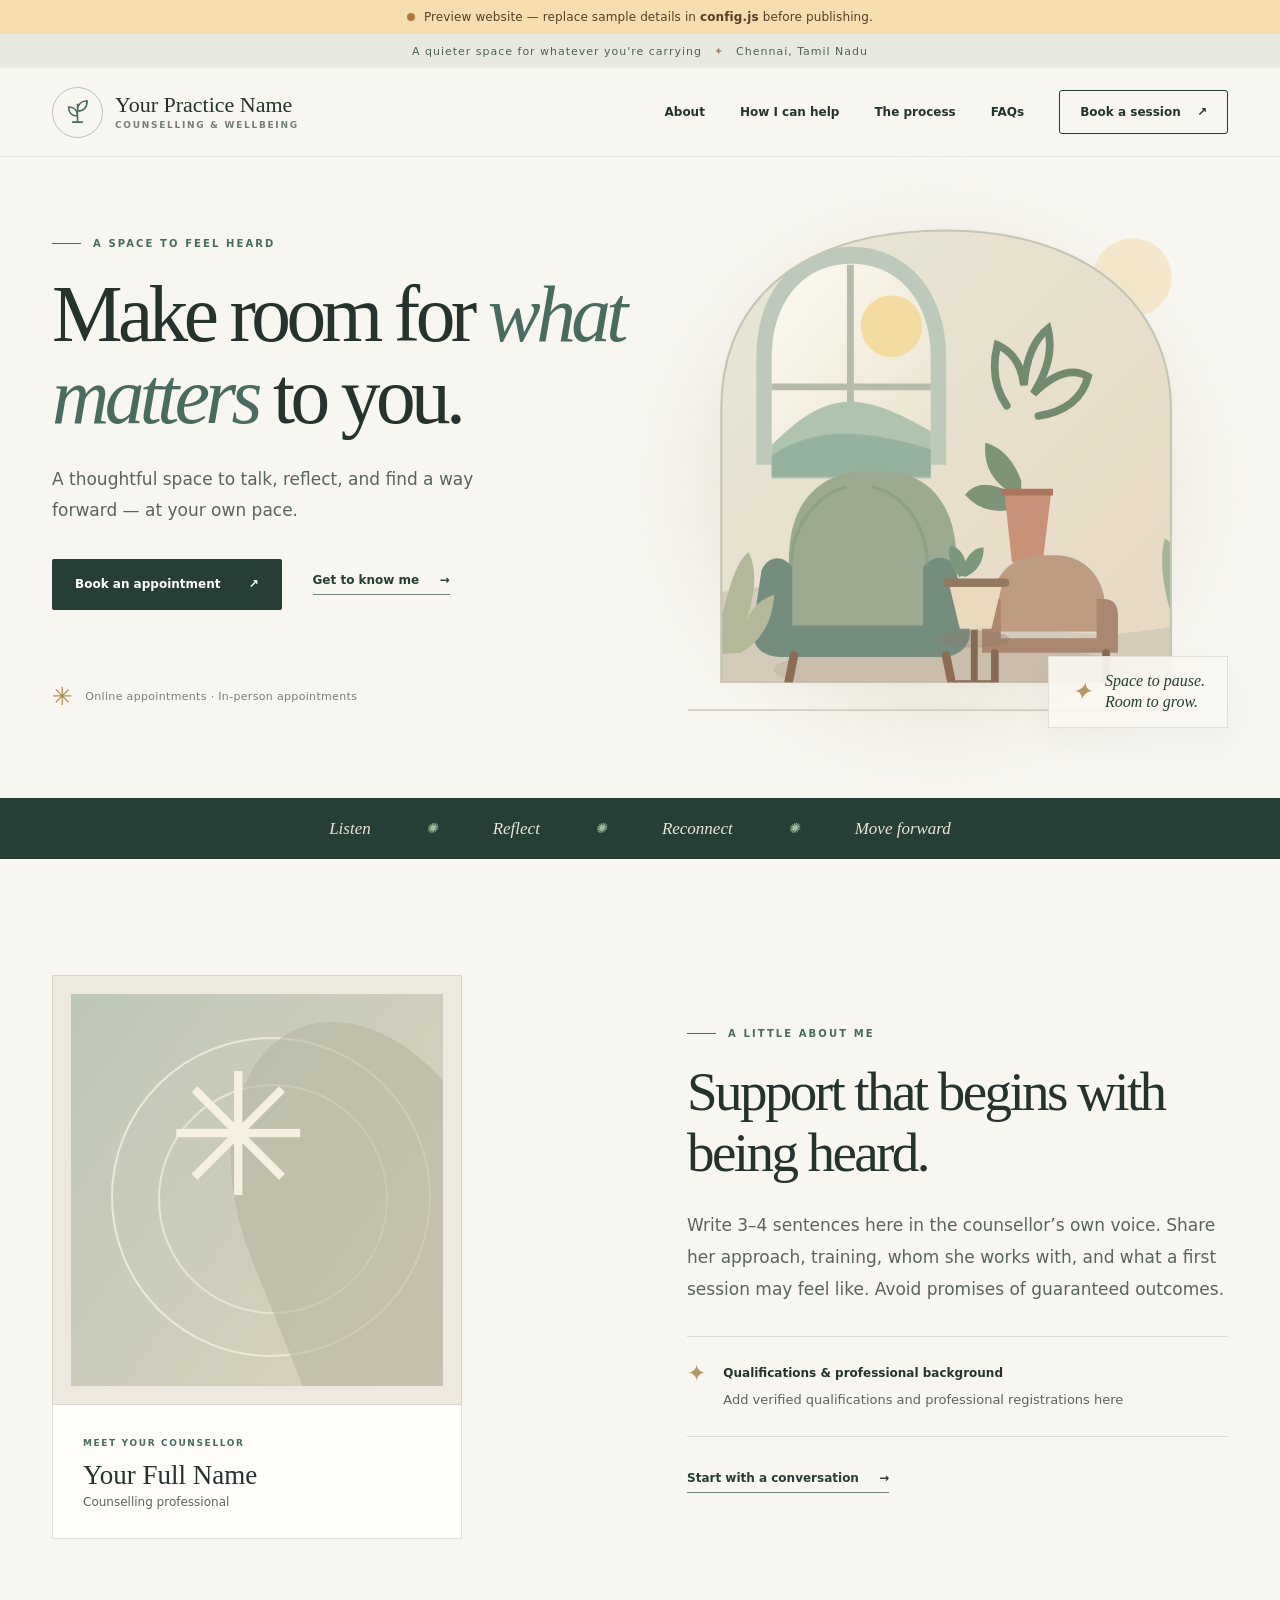
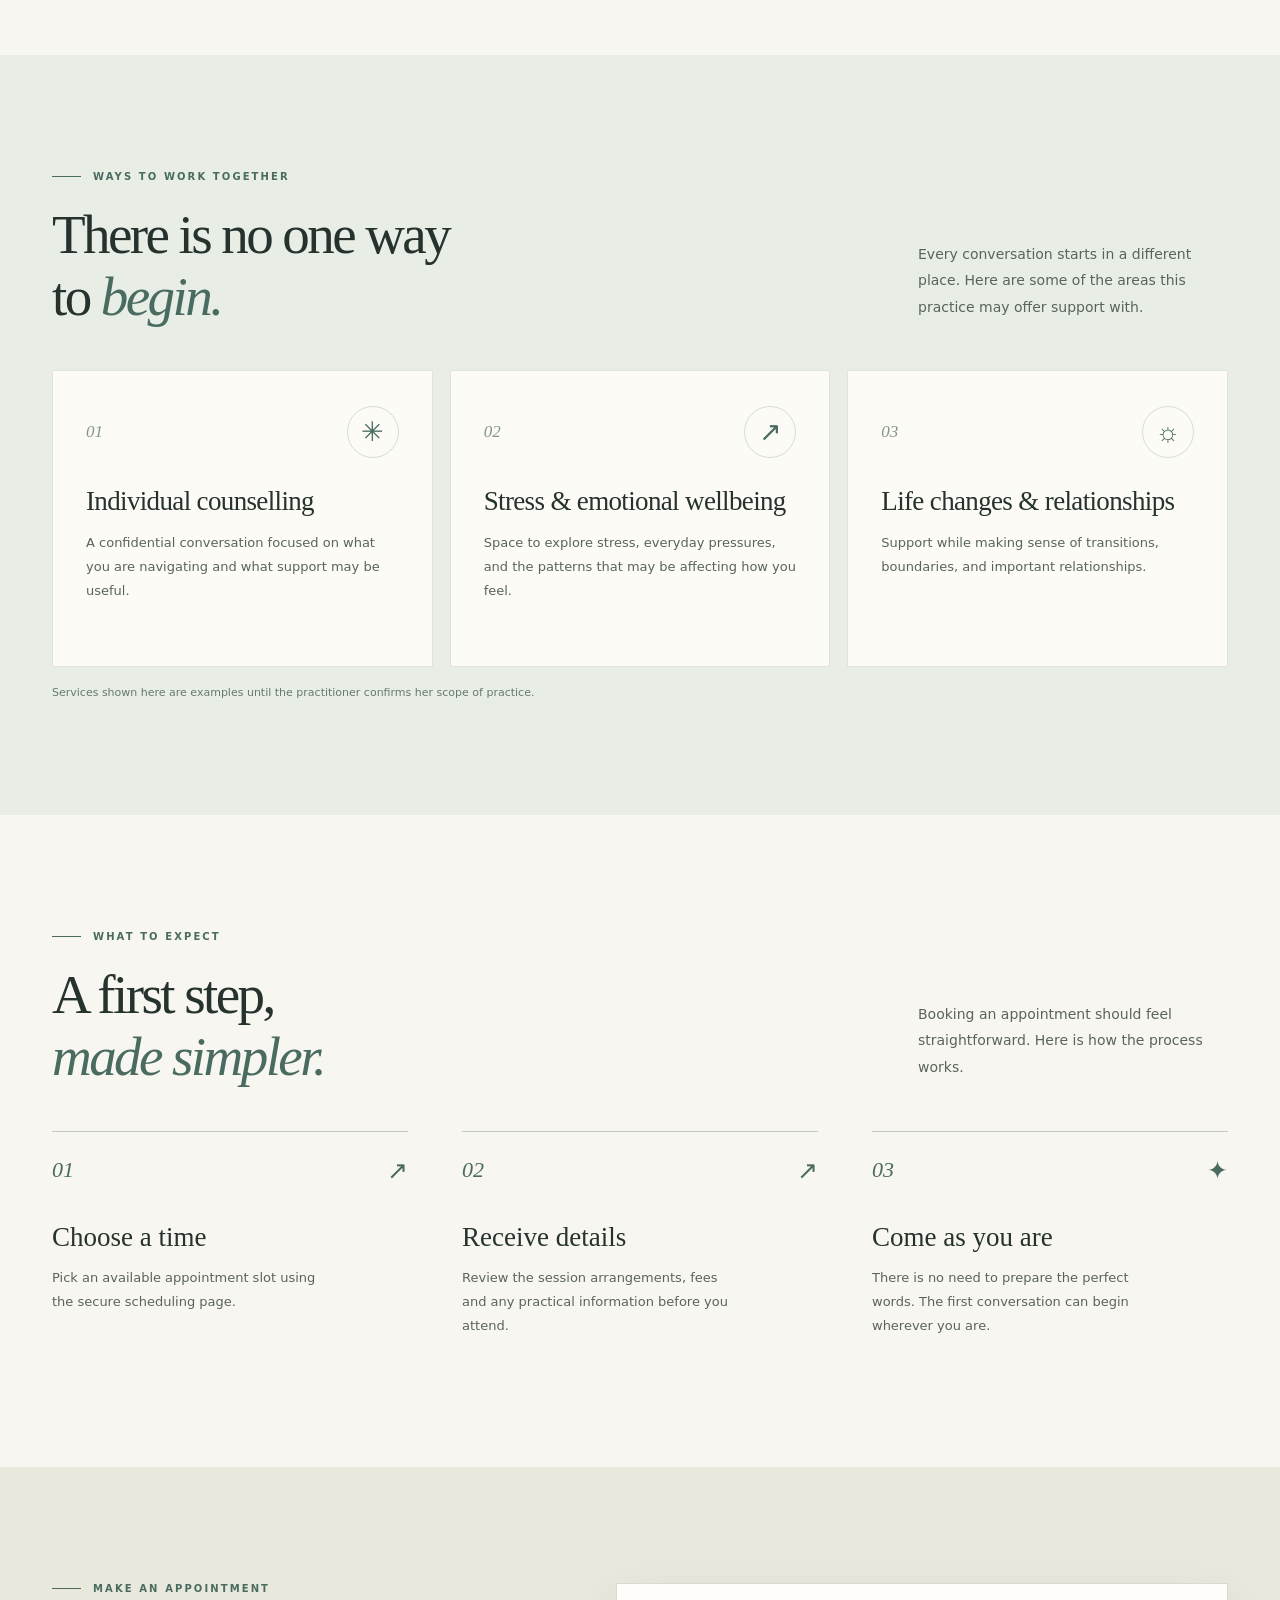
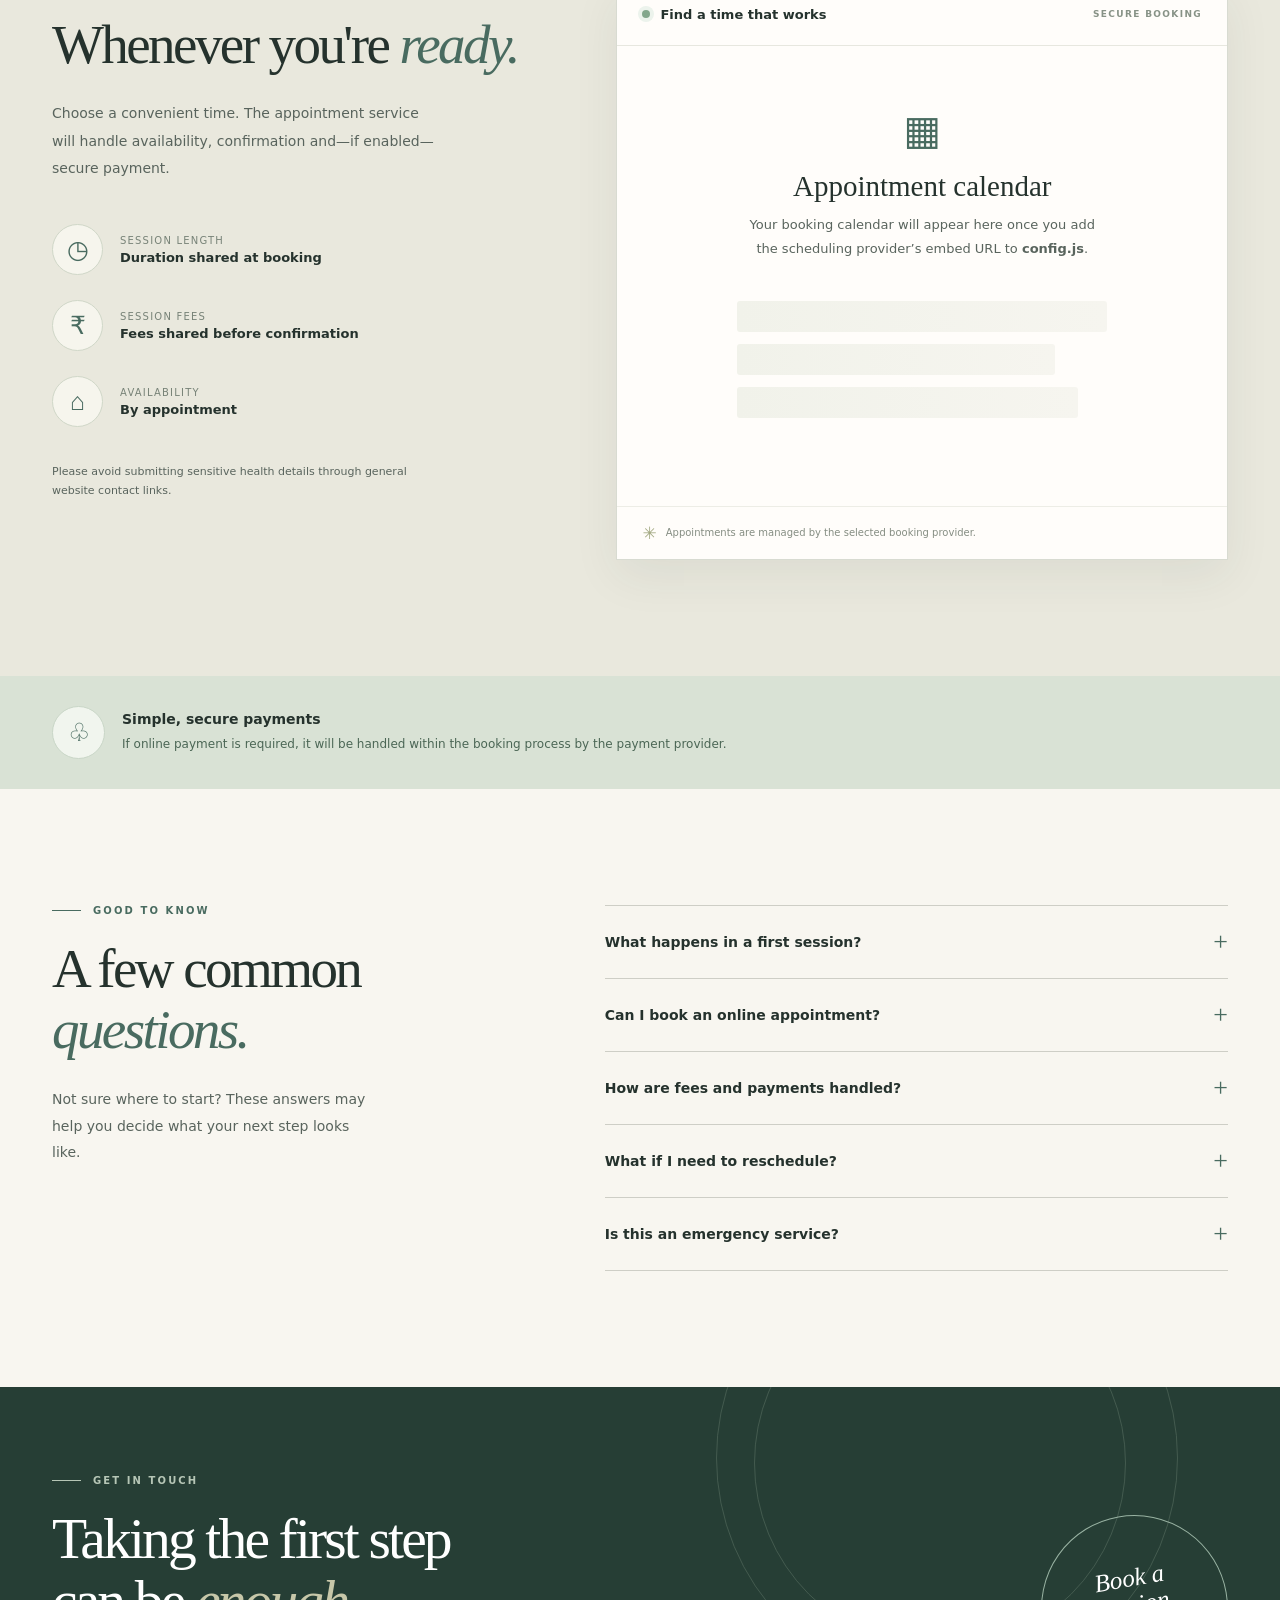
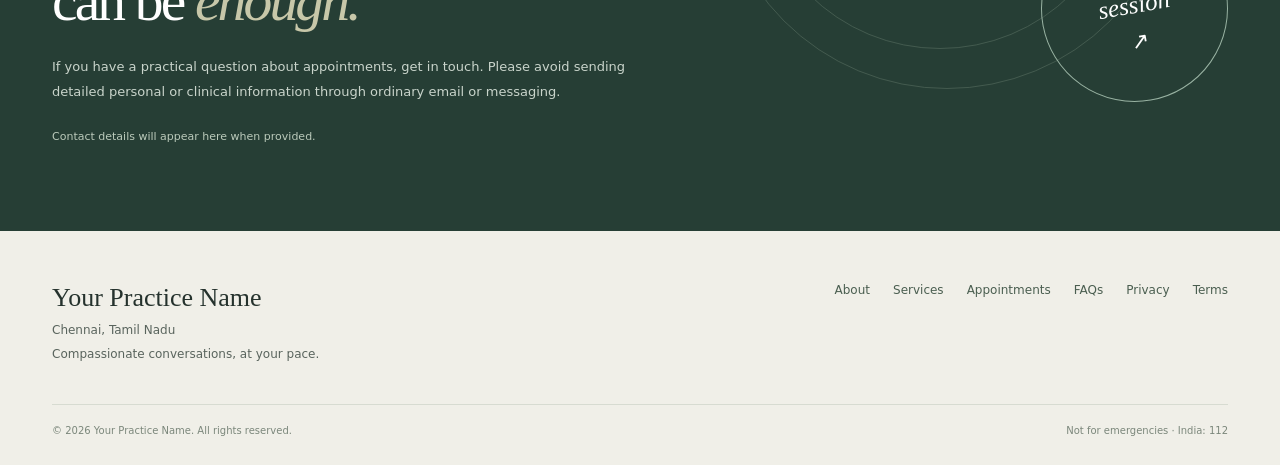
==== index.html @ 8f142ab6 "Add files via upload" ====
<!doctype html>
<html lang="en-IN">
<head>
  <meta charset="utf-8">
  <meta name="viewport" content="width=device-width, initial-scale=1">
  <meta name="theme-color" content="#f8f6f0">
  <meta name="description" content="A welcoming private counselling practice in Chennai. Learn about the practitioner, explore services and book an appointment.">
  <title>Counselling Practice | Chennai</title>
  <link rel="icon" type="image/svg+xml" href="favicon.svg">
  <link rel="stylesheet" href="styles.css">
  <script defer src="config.js"></script>
  <script defer src="site.js"></script>
</head>
<body>
  <a class="skip-link" href="#main">Skip to content</a>
  <div class="demo-banner" id="demo-banner" hidden>
    <span class="demo-dot"></span> Preview website — replace sample details in <strong>config.js</strong> before publishing.
  </div>
  <div class="top-note"><span class="top-note-inner">A quieter space for whatever you're carrying <span aria-hidden="true">✦</span> <span data-text="location">Chennai, Tamil Nadu</span></span></div>
  <header class="site-header" id="top">
    <div class="container nav-row">
      <a class="brand" href="#top" aria-label="Go to homepage">
        <span class="brand-mark" aria-hidden="true">
          <svg width="33" height="33" viewBox="0 0 48 48" fill="none"><path d="M24 38V12M24 29C14 29 11 22 11 16c9 0 13 6 13 13ZM24 22c0-10 6-15 14-15 0 10-5 15-14 15Z" stroke="currentColor" stroke-width="2.3" stroke-linejoin="round" stroke-linecap="round"/><path d="M17 38h14" stroke="currentColor" stroke-width="2.3" stroke-linecap="round"/></svg>
        </span>
        <span class="brand-type"><strong data-text="practiceName">Your Practice Name</strong><small>COUNSELLING & WELLBEING</small></span>
      </a>
      <button type="button" class="menu-toggle" id="menu-toggle" aria-expanded="false" aria-controls="nav-links" aria-label="Open navigation"><span></span><span></span><span></span></button>
      <nav class="nav-links" id="nav-links" aria-label="Main navigation">
        <a href="#about">About</a><a href="#support">How I can help</a><a href="#approach">The process</a><a href="#questions">FAQs</a>
        <a class="nav-book" href="#book">Book a session <span aria-hidden="true">↗</span></a>
      </nav>
    </div>
  </header>
  <main id="main">
    <section class="hero" aria-labelledby="hero-heading">
      <div class="container hero-grid">
        <div class="hero-copy">
          <div class="eyebrow"><span class="eyebrow-line"></span> A SPACE TO FEEL HEARD</div>
          <h1 id="hero-heading">Make room for <em>what matters</em> to you.</h1>
          <p class="hero-lede" data-text="shortIntro">A thoughtful space to talk, reflect, and find a way forward — at your own pace.</p>
          <div class="hero-cta"><a class="button button-primary" href="#book">Book an appointment <span aria-hidden="true">↗</span></a><a class="text-link" href="#about">Get to know me <span aria-hidden="true">→</span></a></div>
          <div class="hero-foot"><span class="tiny-star" aria-hidden="true">✳</span><span id="modes-text">Appointment options shared when booking</span></div>
        </div>
        <div class="hero-art" aria-label="Illustration of a peaceful sitting room with chairs and plants" role="img">
          <svg class="room-illustration" viewBox="0 0 660 690" xmlns="http://www.w3.org/2000/svg" aria-hidden="true">
            <defs><clipPath id="arch"><path d="M67 574V255C67 122 164 45 329 45s264 87 264 210v319H67Z"/></clipPath><linearGradient id="wall" x1="0" y1="0" x2="1" y2="1"><stop stop-color="#e7e7d8"/><stop offset="1" stop-color="#e8d8c2"/></linearGradient><linearGradient id="sunwash" x1="0" y1="0" x2="1" y2="1"><stop stop-color="#fdfaf1"/><stop offset="1" stop-color="#e9e3ce"/></linearGradient></defs>
            <circle cx="548" cy="100" r="46" fill="#f0d6a0" opacity=".45"/><path d="M67 574V255C67 122 164 45 329 45s264 87 264 210v319H67Z" fill="url(#wall)"/>
            <g clip-path="url(#arch)">
              <path d="M-10 485Q195 430 361 490T690 476v230H-10Z" fill="#d4cbbb"/>
              <path d="M108 319V194c0-83 50-130 111-130s111 47 111 130v125H108Z" fill="#b9c8b8" opacity=".9"/>
              <path d="M126 315V194c0-68 39-110 93-110s93 42 93 110v121H126Z" fill="url(#sunwash)"/>
              <path d="M218 85v230M126 228h186" stroke="#b6bca9" stroke-width="8"/>
              <circle cx="266" cy="157" r="36" fill="#f4dba1"/>
              <path d="M126 296c63-63 101-66 186-16v55H126Z" fill="#afc3ae"/><path d="M126 308c54-37 118-28 186-7v32H126Z" fill="#96b29f"/>
              <path d="M401 250q-21-30-11-71q27 12 31 47q4-47 28-66q9 35-17 76q37-36 64-20q-10 38-58 46" fill="none" stroke="#718a70" stroke-width="9" stroke-linecap="round"/>
              <path d="M418 338q-13-36-42-45q-4 37 27 57q-34-17-51 4q25 28 65 15" fill="#7d9478"/>
              <path d="M398 350h55l-10 83h-36Z" fill="#c79277"/><path d="M395 351h60" stroke="#aa765d" stroke-width="8"/>
              <ellipse cx="335" cy="559" rx="207" ry="29" fill="#bba994" opacity=".40"/>
              <path d="M146 431c0-67 34-105 96-105h10c58 0 90 40 90 105v79H146Z" fill="#9caa91"/>
              <path d="M150 439c-12-17-30-12-36 4l-10 66c-3 20 10 35 32 35h188c25 0 39-17 32-40l-15-63c-6-16-26-18-38-2v68H150Z" fill="#758d7d"/>
              <path d="M149 437c0-42 25-81 64-92m95 92c0-44-25-83-65-92" fill="none" stroke="#899b86" stroke-width="4" opacity=".65"/>
              <path d="M152 542l-9 45m187-45 9 45" stroke="#8c6c53" stroke-width="10" stroke-linecap="round"/>
              <path d="M382 488c0-38 25-63 58-63h18c33 0 58 25 58 63v26H382Z" fill="#bd9c81"/><path d="M372 495q0-19 17-19h5v46h112v-46h8q17 0 17 19v44H372Z" fill="#aa876f"/><path d="M387 539v42m130-42v42" stroke="#876954" stroke-width="9" stroke-linecap="round"/>
              <ellipse cx="362" cy="523" rx="42" ry="10" fill="#8c7b6d" opacity=".35"/><path d="M334 461h61l-12 50h-37Z" fill="#ead8bf"/><path d="M331 457h68" stroke="#927960" stroke-width="10" stroke-linecap="round"/><path d="M363 512v61" stroke="#856a56" stroke-width="8"/><path d="M343 575h40" stroke="#856a56" stroke-width="8" stroke-linecap="round"/>
              <path d="M346 451q-17-20-11-38q18 6 19 29m-8 7q10-34 28-33q0 24-21 34" fill="#7c987c"/>
              <path d="M55 541c16-47 22-103 44-120q16 32-7 92q10-34 37-42q-3 47-39 68" fill="#b3b998"/>
              <path d="M600 516q-25-73-14-111q28 20 31 72q0-50 30-70q9 52-33 106" fill="#a6b49a"/>
              <path d="M57 575h544" stroke="#b6a897" stroke-width="4" opacity=".6"/>
            </g>
            <path d="M67 574V255C67 122 164 45 329 45s264 87 264 210v319" fill="none" stroke="#c5c6b1" stroke-width="2.5"/>
            <path d="M28 606h594" stroke="#d2cdbd" stroke-width="2"/>
          </svg>
          <div class="art-label"><span class="art-label-icon">✦</span><span>Space to pause.<br>Room to grow.</span></div>
        </div>
      </div>
    </section>
    <div class="micro-strip"><div class="container micro-inner"><span>Listen</span><span class="divider-dot">✺</span><span>Reflect</span><span class="divider-dot">✺</span><span>Reconnect</span><span class="divider-dot">✺</span><span>Move forward</span></div></div>

    <section id="about" class="section about-section" aria-labelledby="about-heading">
      <div class="container about-grid">
        <div class="about-card">
          <div class="portrait-frame"><div class="portrait-illustration" aria-hidden="true"><span class="portrait-orbit orbit-a"></span><span class="portrait-orbit orbit-b"></span><span class="portrait-leaf">✳</span></div></div>
          <div class="portrait-caption"><span class="small-kicker">MEET YOUR COUNSELLOR</span><h3 data-text="practitionerName">Your Full Name</h3><p data-text="professionalTitle">Counselling professional</p></div>
        </div>
        <div class="about-copy"><div class="eyebrow"><span class="eyebrow-line"></span> A LITTLE ABOUT ME</div><h2 class="section-title" id="about-heading" data-text="aboutHeading">Support that begins with being heard.</h2><p class="large-copy" data-text="aboutText">Share the counsellor’s approach, qualifications and what the first session may feel like.</p><div class="qualification"><span aria-hidden="true">✦</span><div><strong>Qualifications & professional background</strong><p data-text="credentials">Add verified qualifications and professional registrations here.</p></div></div><a class="text-link" href="#book">Start with a conversation <span aria-hidden="true">→</span></a></div>
      </div>
    </section>

    <section id="support" class="section support-section" aria-labelledby="support-heading">
      <div class="container"><div class="section-heading"><div><div class="eyebrow"><span class="eyebrow-line"></span> WAYS TO WORK TOGETHER</div><h2 class="section-title" id="support-heading">There is no one way<br>to <em>begin.</em></h2></div><p>Every conversation starts in a different place. Here are some of the areas this practice may offer support with.</p></div><div id="service-grid" class="service-grid"></div><p class="soft-disclaimer">Services shown here are examples until the practitioner confirms her scope of practice.</p></div>
    </section>

    <section id="approach" class="section process-section" aria-labelledby="process-heading">
      <div class="container"><div class="process-top"><div><div class="eyebrow"><span class="eyebrow-line"></span> WHAT TO EXPECT</div><h2 class="section-title" id="process-heading">A first step,<br><em>made simpler.</em></h2></div><p>Booking an appointment should feel straightforward. Here is how the process works.</p></div><div class="steps-grid"><div class="step"><div class="step-icon" aria-hidden="true">01 <span>↗</span></div><h3>Choose a time</h3><p>Pick an available appointment slot using the secure scheduling page.</p></div><div class="step"><div class="step-icon" aria-hidden="true">02 <span>↗</span></div><h3>Receive details</h3><p>Review the session arrangements, fees and any practical information before you attend.</p></div><div class="step"><div class="step-icon" aria-hidden="true">03 <span>✦</span></div><h3>Come as you are</h3><p>There is no need to prepare the perfect words. The first conversation can begin wherever you are.</p></div></div></div>
    </section>

    <section id="book" class="section booking-section" aria-labelledby="booking-heading">
      <div class="container booking-layout"><div class="booking-aside"><div class="eyebrow"><span class="eyebrow-line"></span> MAKE AN APPOINTMENT</div><h2 class="section-title" id="booking-heading">Whenever you're <em>ready.</em></h2><p>Choose a convenient time. The appointment service will handle availability, confirmation and—if enabled—secure payment.</p><div class="booking-facts"><div><span class="fact-icon" aria-hidden="true">◷</span><span><small>Session length</small><strong data-text="sessionDuration">Shared at booking</strong></span></div><div><span class="fact-icon" aria-hidden="true">₹</span><span><small>Session fees</small><strong data-text="sessionFee">Fees shared before confirmation</strong></span></div><div><span class="fact-icon" aria-hidden="true">⌂</span><span><small>Availability</small><strong data-text="hours">By appointment</strong></span></div></div><p class="booking-small">Please avoid submitting sensitive health details through general website contact links.</p></div>
      <div class="booking-panel" id="booking-panel"><div class="booking-panel-head"><div><span class="live-circle"></span><strong>Find a time that works</strong></div><span class="booking-panel-caption">SECURE BOOKING</span></div><div class="booking-widget-content">
        <div class="booking-empty" id="booking-empty"><div class="empty-icon" aria-hidden="true">▦</div><h3>Appointment calendar</h3><p>Your booking calendar will appear here once you add the scheduling provider’s embed URL to <strong>config.js</strong>.</p><a class="button button-primary booking-fallback" id="booking-fallback" href="#" target="_blank" rel="noopener noreferrer" hidden>Open booking page ↗</a><div class="demo-widget-lines" aria-hidden="true"><span></span><span></span><span></span></div></div>
        <div id="booking-iframe-holder" hidden></div>
        <div id="provider-booking-snippet" hidden>
          <!-- OFFICIAL SCHEDULER SNIPPET GOES HERE, if booking.mode = "snippet".
               In Zoho Bookings: Booking page > Embed as Widget > Inline Embed > Copy Code.
               Paste the full vendor snippet between these comments.
               Never paste passwords, private tokens or sensitive client data. -->
        </div>
      </div><div class="booking-panel-foot"><span>✳</span><span>Appointments are managed by the selected booking provider.</span></div></div></div>
    </section>

    <section id="payment" class="payment-section"><div class="container payment-row"><div class="payment-copy"><span class="payment-lock" aria-hidden="true">♧</span><div><strong id="payment-title">Simple, secure payments</strong><p id="payment-description">If online payment is required, it will be handled within the booking process by the payment provider.</p></div></div><div id="payment-actions"><a class="button button-outline" id="payment-link" href="#" target="_blank" rel="noopener noreferrer" hidden>Pay for a confirmed session ↗</a><div id="provider-payment-snippet" hidden>
      <!-- OPTIONAL OFFICIAL RAZORPAY PAYMENT BUTTON SNIPPET GOES HERE.
           Activate only if payments.mode = "button" in config.js.
           Paste official dashboard-provided embed HTML here.
           Do not enter API secret keys in this public website. -->
    </div></div></div></section>

    <section id="questions" class="section faq-section" aria-labelledby="faq-heading"><div class="container faq-grid"><div><div class="eyebrow"><span class="eyebrow-line"></span> GOOD TO KNOW</div><h2 class="section-title" id="faq-heading">A few common <em>questions.</em></h2><p>Not sure where to start? These answers may help you decide what your next step looks like.</p></div><div class="faq-list"><details><summary>What happens in a first session? <span aria-hidden="true">+</span></summary><p>The first session is generally an opportunity to discuss what has brought you here, ask questions and understand whether the approach feels right for you. Exact arrangements will be explained by the practitioner.</p></details><details><summary>Can I book an online appointment? <span aria-hidden="true">+</span></summary><p id="faq-modes">Appointment formats are listed in the booking information. Please confirm availability before booking.</p></details><details><summary>How are fees and payments handled? <span aria-hidden="true">+</span></summary><p id="faq-payment">Fees will be shown or confirmed before an appointment is finalised. If payments are enabled in the booking tool, the checkout is handled by that provider.</p></details><details><summary>What if I need to reschedule? <span aria-hidden="true">+</span></summary><p data-text="cancellationNote">Cancellation and rescheduling terms will be shared before your appointment is confirmed.</p></details><details><summary>Is this an emergency service? <span aria-hidden="true">+</span></summary><p>No. This website and its booking tools are not monitored for emergencies. If you or someone else is in immediate danger in India, call 112 or go to the nearest emergency department.</p></details></div></div></section>

    <section id="contact" class="contact-section"><div class="container contact-inner"><div><div class="eyebrow light-eyebrow"><span class="eyebrow-line"></span> GET IN TOUCH</div><h2>Taking the first step<br>can be <em>enough.</em></h2><p>If you have a practical question about appointments, get in touch. Please avoid sending detailed personal or clinical information through ordinary email or messaging.</p><div class="contact-links"><a id="email-link" hidden href="#">Email the practice ↗</a><a id="phone-link" hidden href="#">Call the practice ↗</a><a id="whatsapp-link" hidden href="#" target="_blank" rel="noopener noreferrer">WhatsApp for booking enquiries ↗</a><a id="map-link" hidden href="#" target="_blank" rel="noopener noreferrer">Clinic directions ↗</a><span id="contact-unset">Contact details will appear here when provided.</span></div></div><a href="#book" class="contact-cta" aria-label="Go to appointment booking"><span>Book a<br>session</span><span aria-hidden="true">↗</span></a></div></section>
  </main>
  <footer class="site-footer"><div class="container footer-main"><div><div class="footer-title" data-text="practiceName">Your Practice Name</div><p data-text="location">Chennai, Tamil Nadu</p><small>Compassionate conversations, at your pace.</small></div><div class="footer-nav"><a href="#about">About</a><a href="#support">Services</a><a href="#book">Appointments</a><a href="#questions">FAQs</a><a href="privacy.html">Privacy</a><a href="terms.html">Terms</a></div></div><div class="container footer-bottom"><span>© <span id="year"></span> <span data-text="practiceName">Your Practice Name</span>. All rights reserved.</span><span>Not for emergencies · India: 112</span></div></footer>
</body>
</html>
---- styles.css ----
:root{--ink:#25322d;--muted:#59645d;--accent:#496b60;--deep:#263e35;--cream:#f8f6f0;--paper:#fffdf8;--sage:#e8ede6;--beige:#f0e6da;--line:#dddcd2;--serif:Georgia,'Times New Roman',serif;--sans:Inter,ui-sans-serif,system-ui,-apple-system,'Segoe UI',Arial,sans-serif}
*{box-sizing:border-box}html{scroll-behavior:smooth;scroll-padding-top:85px}body{margin:0;background:var(--cream);color:var(--ink);font-family:var(--sans);-webkit-font-smoothing:antialiased}a{color:inherit}button{font:inherit}button,a{-webkit-tap-highlight-color:transparent}button:focus-visible,a:focus-visible,summary:focus-visible{outline:3px solid #b88b45;outline-offset:4px}img,svg{max-width:100%}.container{width:min(1176px,calc(100% - 66px));margin:auto}.skip-link{position:absolute;left:1rem;top:-80px;background:#fff;padding:14px;z-index:1000}.skip-link:focus{top:12px}.demo-banner{background:#f7deb1;text-align:center;padding:10px 15px;color:#563f22;font-size:12px;letter-spacing:.01em}.demo-banner:not([hidden]){display:block}.demo-dot{display:inline-block;width:8px;height:8px;background:#b6783f;border-radius:50%;margin-right:5px}.top-note{background:#e8e9df;font-size:11px;letter-spacing:.09em;text-align:center;color:#506055}.top-note-inner{min-height:34px;display:flex;gap:12px;align-items:center;justify-content:center}.top-note span[aria-hidden]{color:#9c8e68}.site-header{background:rgba(248,246,240,.97);position:sticky;top:0;z-index:20;border-bottom:1px solid rgba(45,72,55,.08);backdrop-filter:blur(14px)}.nav-row{height:88px;display:flex;align-items:center;justify-content:space-between;gap:25px}.brand{display:flex;align-items:center;gap:12px;text-decoration:none;min-width:240px}.brand-mark{display:grid;place-items:center;color:var(--accent);height:51px;width:51px;border:1px solid #b4c3b5;border-radius:100%}.brand-type{display:flex;flex-direction:column;gap:4px;line-height:1.1}.brand-type strong{font:500 22px/1.1 var(--serif);white-space:nowrap}.brand-type small{font-size:9px;letter-spacing:.19em;font-weight:700;color:#748076}.nav-links{display:flex;align-items:center;gap:35px}.nav-links>a{text-decoration:none;font-size:12px;font-weight:600;transition:color .2s}.nav-links>a:not(.nav-book):hover{color:var(--accent)}.nav-book{padding:14px 20px;border:1px solid var(--deep);border-radius:3px;white-space:nowrap}.nav-book span{padding-left:12px}.nav-book:hover{background:var(--deep);color:#fff}.menu-toggle{display:none}.hero{overflow:hidden}.hero-grid{min-height:641px;display:grid;grid-template-columns:51% 49%;align-items:center}.hero-copy{position:relative;z-index:1;padding:54px 20px 60px 0}.eyebrow{display:flex;align-items:center;gap:12px;letter-spacing:.21em;font-weight:700;font-size:10px;color:var(--accent)}.eyebrow-line{width:29px;height:1px;background:currentColor;flex-shrink:0}.hero h1{font:400 clamp(59px,6.2vw,94px)/1.03 var(--serif);letter-spacing:-.058em;max-width:700px;margin:25px 0 26px}.hero h1 em,.section-title em,.contact-section h2 em{font-weight:400;color:var(--accent)}.hero-lede{font-size:17px;line-height:1.85;max-width:470px;color:var(--muted);margin:0 0 32px}.hero-cta{display:flex;align-items:center;gap:31px;flex-wrap:wrap}.button{display:inline-flex;align-items:center;justify-content:center;gap:28px;border-radius:2px;min-height:51px;padding:14px 22px;text-decoration:none;font-size:12px;font-weight:650;transition:background .2s,color .2s,transform .2s;border:1px solid transparent;cursor:pointer}.button:hover{transform:translateY(-2px)}.button-primary{color:#fff;background:var(--deep)}.button-primary:hover{background:var(--accent)}.button-outline{color:var(--deep);border-color:var(--deep);background:transparent}.button-outline:hover{background:var(--deep);color:#fff}.text-link{color:var(--deep);text-decoration:none;border-bottom:1px solid #738779;font-size:12px;font-weight:650;padding-bottom:7px;white-space:nowrap}.text-link span{margin-left:16px}.hero-foot{margin-top:72px;display:flex;gap:12px;align-items:center;color:#748076;font-size:11px;letter-spacing:.03em}.tiny-star{font-size:25px;color:#b38c54}.hero-art{position:relative;align-self:stretch;display:flex;justify-content:center;align-items:center;min-width:0}.hero-art:before{content:'';position:absolute;width:85%;aspect-ratio:1;left:7%;top:13%;background:#eae8dc;border-radius:100%;filter:blur(35px);z-index:-1}.room-illustration{width:min(100%,640px);margin:18px 0 0 12px}.art-label{position:absolute;bottom:70px;right:0;display:flex;align-items:center;gap:13px;color:var(--deep);font:italic 16px/1.3 var(--serif);background:#faf8f1e8;padding:14px 22px;border:1px solid #e1dfd5;box-shadow:0 14px 30px #25322d0b}.art-label-icon{color:#b59862;font-size:25px}.micro-strip{background:var(--deep);color:#e8e7d9}.micro-inner{display:flex;justify-content:center;align-items:center;gap:55px;min-height:61px;font:italic 17px var(--serif)}.divider-dot{font-size:14px;color:#a5bd9f}.section{padding:116px 0}.about-grid{display:grid;grid-template-columns:42% 1fr;gap:12%;align-items:center}.about-card{max-width:410px}.portrait-frame{height:430px;padding:18px;border:1px solid #d8d6c8;background:#eee9df}.portrait-illustration{height:100%;background:linear-gradient(125deg,#bdc7b7,#ded2bf);position:relative;overflow:hidden}.portrait-illustration:after{content:'';position:absolute;width:70%;height:100%;right:-16%;top:5%;border-radius:52% 52% 0 0;background:#b5b4a0;transform:rotate(-22deg);opacity:.55}.portrait-orbit{position:absolute;border:2px solid #ece9d7;border-radius:100%;width:320px;height:320px;top:43px;left:40px}.orbit-b{width:230px;height:230px;left:87px;top:90px;border-color:#e8e4d5}.portrait-leaf{position:absolute;font:170px var(--serif);top:43px;left:96px;color:#f5f0e1;z-index:1}.portrait-caption{background:#fffdf9;padding:26px 30px 29px;border:1px solid #e2dfd4;border-top:0}.small-kicker{letter-spacing:.18em;color:var(--accent);font-size:9px;font-weight:700}.portrait-caption h3{font:400 27px var(--serif);margin:10px 0 4px}.portrait-caption p{font-size:12px;color:var(--muted);margin:0}.section-title{font:400 clamp(43px,4.3vw,67px)/1.12 var(--serif);letter-spacing:-.047em;margin:22px 0 25px}.about-copy{max-width:555px}.large-copy{font-size:17px;line-height:1.9;color:var(--muted);margin-bottom:30px}.qualification{display:flex;align-items:flex-start;gap:17px;border-top:1px solid var(--line);border-bottom:1px solid var(--line);padding:25px 0;margin:0 0 30px}.qualification>span{color:#b49a64;font-size:23px;line-height:1}.qualification strong{font-size:12px}.qualification p{color:var(--muted);font-size:13px;line-height:1.75;margin:8px 0 0}.support-section{background:var(--sage)}.section-heading,.process-top{display:flex;align-items:flex-end;justify-content:space-between;gap:40px;margin-bottom:43px}.section-heading .section-title,.process-top .section-title{margin-bottom:0}.section-heading>p,.process-top>p{max-width:310px;color:var(--muted);font-size:14px;line-height:1.9;margin:0 0 7px}.service-grid{display:grid;grid-template-columns:repeat(3,minmax(0,1fr));gap:17px}.service-card{background:#fcfbf6;padding:35px 33px;min-height:297px;border:1px solid #e0e4d9;display:flex;flex-direction:column}.service-card-top{display:flex;align-items:center;justify-content:space-between;color:#839687;font:italic 17px var(--serif)}.service-symbol{width:52px;height:52px;border:1px solid #d4dfd1;border-radius:100%;display:grid;place-items:center;font-size:27px;color:var(--accent);font-style:normal}.service-card h3{font:400 27px/1.2 var(--serif);letter-spacing:-.024em;margin:27px 0 13px}.service-card p{font-size:13px;line-height:1.85;color:var(--muted);margin:0}.soft-disclaimer{font-size:11px;color:#677a6e;margin:19px 0 0}.process-section{background:var(--cream)}.steps-grid{display:grid;grid-template-columns:repeat(3,1fr);gap:54px}.step{border-top:1px solid #c4c9bf;padding-top:24px}.step-icon{display:flex;align-items:center;justify-content:space-between;color:var(--accent);font:italic 22px var(--serif)}.step-icon span{font-style:normal;font-size:25px}.step h3{font:400 27px var(--serif);margin:37px 0 10px}.step p{color:var(--muted);line-height:1.85;font-size:13px;max-width:270px}.booking-section{background:#e9e8dd}.booking-layout{display:grid;grid-template-columns:40% 1fr;gap:8%;align-items:start}.booking-aside>.section-title{margin-top:20px}.booking-aside>p{font-size:14px;line-height:1.95;color:var(--muted);max-width:385px}.booking-facts{margin-top:42px;display:grid;gap:25px}.booking-facts>div{display:flex;align-items:center;gap:17px}.fact-icon{font-size:25px;width:51px;height:51px;display:grid;place-items:center;background:#f6f5ed;border:1px solid #d0d7c8;color:var(--accent);border-radius:100%;font-family:var(--serif)}.booking-facts span:not(.fact-icon){display:grid;gap:4px}.booking-facts small{font-size:10px;letter-spacing:.12em;text-transform:uppercase;color:#778277}.booking-facts strong{font-size:13px;font-weight:600}.booking-aside .booking-small{font-size:11px;line-height:1.7;margin-top:36px}.booking-panel{background:#fffdfa;border:1px solid #d8dbd1;box-shadow:0 16px 44px #2a3d3312;min-width:0}.booking-panel-head{border-bottom:1px solid #e7e7df;padding:23px 25px;display:flex;align-items:center;justify-content:space-between;gap:15px}.booking-panel-head>div{display:flex;align-items:center;gap:10px}.booking-panel-head strong{font-size:13px}.live-circle{height:8px;width:8px;border-radius:50%;background:#83a78c;box-shadow:0 0 0 4px #ecf3ec}.booking-panel-caption{color:#879286;font-size:9px;letter-spacing:.15em;font-weight:700}.booking-widget-content{min-height:460px}.booking-empty{padding:61px 30px 32px;text-align:center}.empty-icon{font-size:40px;color:var(--accent);margin-bottom:17px}.booking-empty h3{font:400 29px var(--serif);margin:0 0 10px}.booking-empty p{color:var(--muted);font-size:13px;line-height:1.85;max-width:360px;margin:auto}.booking-empty .button{margin-top:25px}.demo-widget-lines{margin:40px auto 0;max-width:370px;display:grid;gap:12px}.demo-widget-lines span{height:31px;display:block;background:linear-gradient(90deg,#f1f2ea,#f6f5ef);border-radius:3px}.demo-widget-lines span:nth-child(2){width:86%}.demo-widget-lines span:nth-child(3){width:92%}.booking-panel-foot{display:flex;align-items:center;gap:9px;border-top:1px solid #edede6;padding:16px 25px;color:#858d82;font-size:10px}.booking-panel-foot>span:first-child{color:#a3a982;font-size:17px}.booking-iframe{width:100%;min-height:660px;border:0;display:block;background:white}.booking-link-only{padding:75px 30px;text-align:center}.booking-link-only p{font-size:13px;color:var(--muted);line-height:1.9}.booking-link-only .button{margin-top:15px}.payment-section{background:#d9e2d5;padding:30px 0}.payment-row{display:flex;align-items:center;justify-content:space-between;gap:25px}.payment-copy{display:flex;align-items:center;gap:17px;max-width:800px}.payment-lock{height:53px;width:53px;flex-shrink:0;display:grid;place-items:center;background:#f1f5ee;border:1px solid #c9d6c7;border-radius:100%;font:25px var(--serif);color:var(--accent)}.payment-copy strong{font-size:14px}.payment-copy p{color:#4b6655;font-size:12px;line-height:1.75;margin:6px 0 0}.faq-grid{display:grid;grid-template-columns:37% 1fr;gap:10%}.faq-grid>div:first-child>p{font-size:14px;line-height:1.9;color:var(--muted);max-width:330px}.faq-list{border-top:1px solid #cecec6}.faq-list details{border-bottom:1px solid #cecec6;padding:21px 0}.faq-list summary{list-style:none;font-size:14px;font-weight:600;cursor:pointer;display:flex;align-items:center;justify-content:space-between;gap:20px}.faq-list summary::-webkit-details-marker{display:none}.faq-list summary>span{font:26px var(--serif);color:var(--accent);transition:transform .25s}.faq-list details[open] summary>span{transform:rotate(45deg)}.faq-list details p{font-size:13px;line-height:1.9;color:var(--muted);max-width:610px;margin:17px 20px 2px 0}.contact-section{background:var(--deep);color:#fff;padding:88px 0;position:relative;overflow:hidden}.contact-section:before{content:'';position:absolute;width:460px;height:460px;border:1px solid #50675b;border-radius:50%;right:8%;top:-160px;opacity:.7}.contact-section:after{content:'';position:absolute;width:370px;height:370px;border:1px solid #50675b;border-radius:50%;right:12%;top:-110px;opacity:.7}.contact-inner{display:flex;align-items:center;justify-content:space-between;gap:50px;position:relative;z-index:1}.light-eyebrow{color:#b6c6b6}.contact-section h2{font:400 clamp(46px,4.5vw,69px)/1.09 var(--serif);letter-spacing:-.05em;margin:22px 0}.contact-section h2 em{color:#c7c7a9}.contact-section p{color:#c9d4cb;font-size:13px;line-height:1.9;max-width:590px}.contact-links{display:flex;flex-wrap:wrap;gap:17px;margin-top:25px}.contact-links a{color:#f4f5ea;text-decoration:none;font-size:12px;border-bottom:1px solid #a4b3a4;padding-bottom:8px}.contact-links a:hover{color:#fff}.contact-links span{font-size:11px;color:#bbcabb}.contact-cta{width:187px;height:187px;border-radius:100%;flex-shrink:0;display:flex;flex-direction:column;align-items:center;justify-content:center;gap:10px;border:1px solid #98b2a2;color:#fff;text-decoration:none;transform:rotate(-10deg);transition:background .2s,transform .2s}.contact-cta:hover{background:#496a5c;transform:rotate(0)}.contact-cta>span:first-child{font:italic 25px/1.1 var(--serif);text-align:center}.contact-cta>span:last-child{font-size:22px}.site-footer{background:#f0efe8}.footer-main{display:flex;justify-content:space-between;padding:52px 0 43px;gap:30px}.footer-title{font:400 26px var(--serif)}.footer-main p,.footer-main small{display:block;color:var(--muted);font-size:12px;margin:10px 0 0}.footer-nav{display:flex;align-items:flex-start;gap:23px;flex-wrap:wrap}.footer-nav a{text-decoration:none;font-size:12px;color:#4a5e50}.footer-nav a:hover{text-decoration:underline}.footer-bottom{border-top:1px solid #d7dbd1;padding:20px 0 29px;display:flex;justify-content:space-between;gap:15px;color:#7b877b;font-size:10px}.legal-main{min-height:64vh}.legal-content{max-width:790px;padding:65px 0 95px}.legal-content h1{font:400 clamp(44px,5vw,70px)/1.1 var(--serif);letter-spacing:-.05em;margin:18px 0}.legal-content h2{font:400 27px var(--serif);margin:37px 0 9px}.legal-content p,.legal-content li{font-size:14px;line-height:1.9;color:var(--muted)}.legal-content a{color:var(--accent)}.legal-content .template-warning{background:#fff0d5;padding:16px 20px;border-left:3px solid #ac824c;color:#664a28;margin:27px 0}.legal-content .back-link{display:inline-block;margin-top:30px}
[hidden]{display:none!important}
@media(max-width:1050px){.nav-links{gap:17px}.brand{min-width:0}.brand-type strong{font-size:19px}.hero-grid{grid-template-columns:52% 48%}.hero h1{font-size:clamp(55px,6.5vw,75px)}.art-label{bottom:74px;right:-10px}.about-grid{gap:7%}.booking-layout{gap:5%}}
@media(max-width:780px){.container{width:min(100% - 38px,620px)}.nav-row{height:75px}.brand-type strong{font-size:18px}.brand-mark{height:43px;width:43px}.brand-mark svg{width:29px}.menu-toggle{display:flex;flex-direction:column;gap:5px;background:transparent;border:0;padding:12px;cursor:pointer}.menu-toggle span{display:block;width:23px;height:2px;background:var(--deep)}.nav-links{display:none;position:absolute;top:100%;left:0;right:0;background:#f8f6f0;box-shadow:0 12px 18px #22392e14;border-top:1px solid var(--line);padding:22px 20px 27px;flex-direction:column;align-items:stretch;gap:0}.nav-links.open{display:flex}.nav-links>a{padding:13px 9px}.nav-book{text-align:center;margin-top:13px}.hero-grid{display:flex;flex-direction:column;padding-top:27px}.hero-copy{padding:33px 0 12px}.hero h1{font-size:clamp(54px,12vw,80px);max-width:620px}.hero-foot{margin-top:35px}.hero-art{width:100%;max-width:540px;min-height:0}.room-illustration{margin:0;width:100%}.art-label{bottom:25px;right:0}.micro-inner{gap:17px;min-height:53px;font-size:13px;flex-wrap:wrap}.section{padding:79px 0}.about-grid{grid-template-columns:1fr;gap:42px}.about-card{max-width:440px;margin:auto;width:100%}.portrait-frame{height:350px}.section-title{font-size:clamp(43px,9vw,58px)}.section-heading,.process-top{display:block}.section-heading>p,.process-top>p{max-width:510px;margin-top:21px}.service-grid{grid-template-columns:1fr;gap:14px}.service-card{min-height:0;padding:26px 27px}.service-card h3{margin:17px 0 10px}.steps-grid{grid-template-columns:1fr;gap:28px}.step{padding-top:15px}.step h3{margin-top:15px}.step p{max-width:490px;margin-bottom:0}.booking-layout{grid-template-columns:1fr;gap:35px}.booking-facts{grid-template-columns:repeat(2,1fr);gap:20px}.booking-iframe{min-height:650px}.faq-grid{grid-template-columns:1fr;gap:31px}.payment-row{flex-direction:column;align-items:flex-start}.footer-main{flex-direction:column;gap:30px}.contact-inner{align-items:flex-start}.contact-cta{width:130px;height:130px}.contact-cta>span:first-child{font-size:20px}}
@media(max-width:480px){.container{width:calc(100% - 34px)}.top-note{font-size:9px;letter-spacing:0}.brand-type small{font-size:7.5px}.brand-type strong{font-size:16px;max-width:210px;overflow:hidden;text-overflow:ellipsis}.brand{gap:8px}.hero h1{font-size:clamp(48px,12.5vw,61px)}.hero-lede{font-size:15px}.hero-cta{gap:23px}.hero-foot{font-size:10px}.micro-inner{gap:10px;font-size:11px}.micro-inner .divider-dot{font-size:9px}.art-label{padding:10px 14px;font-size:13px}.portrait-frame{height:310px}.section-title{font-size:46px}.booking-facts{grid-template-columns:1fr}.booking-panel-head{padding:19px 16px}.booking-widget-content{min-height:365px}.booking-empty{padding:50px 18px 25px}.booking-iframe{min-height:670px}.payment-copy{align-items:flex-start}.contact-inner{display:block}.contact-cta{margin-top:40px}.footer-bottom{flex-direction:column}.footer-nav{gap:17px}.footer-main{padding:42px 0 28px}}
@media(prefers-reduced-motion:reduce){html{scroll-behavior:auto}*,*::before,*::after{transition:none!important;animation:none!important}}
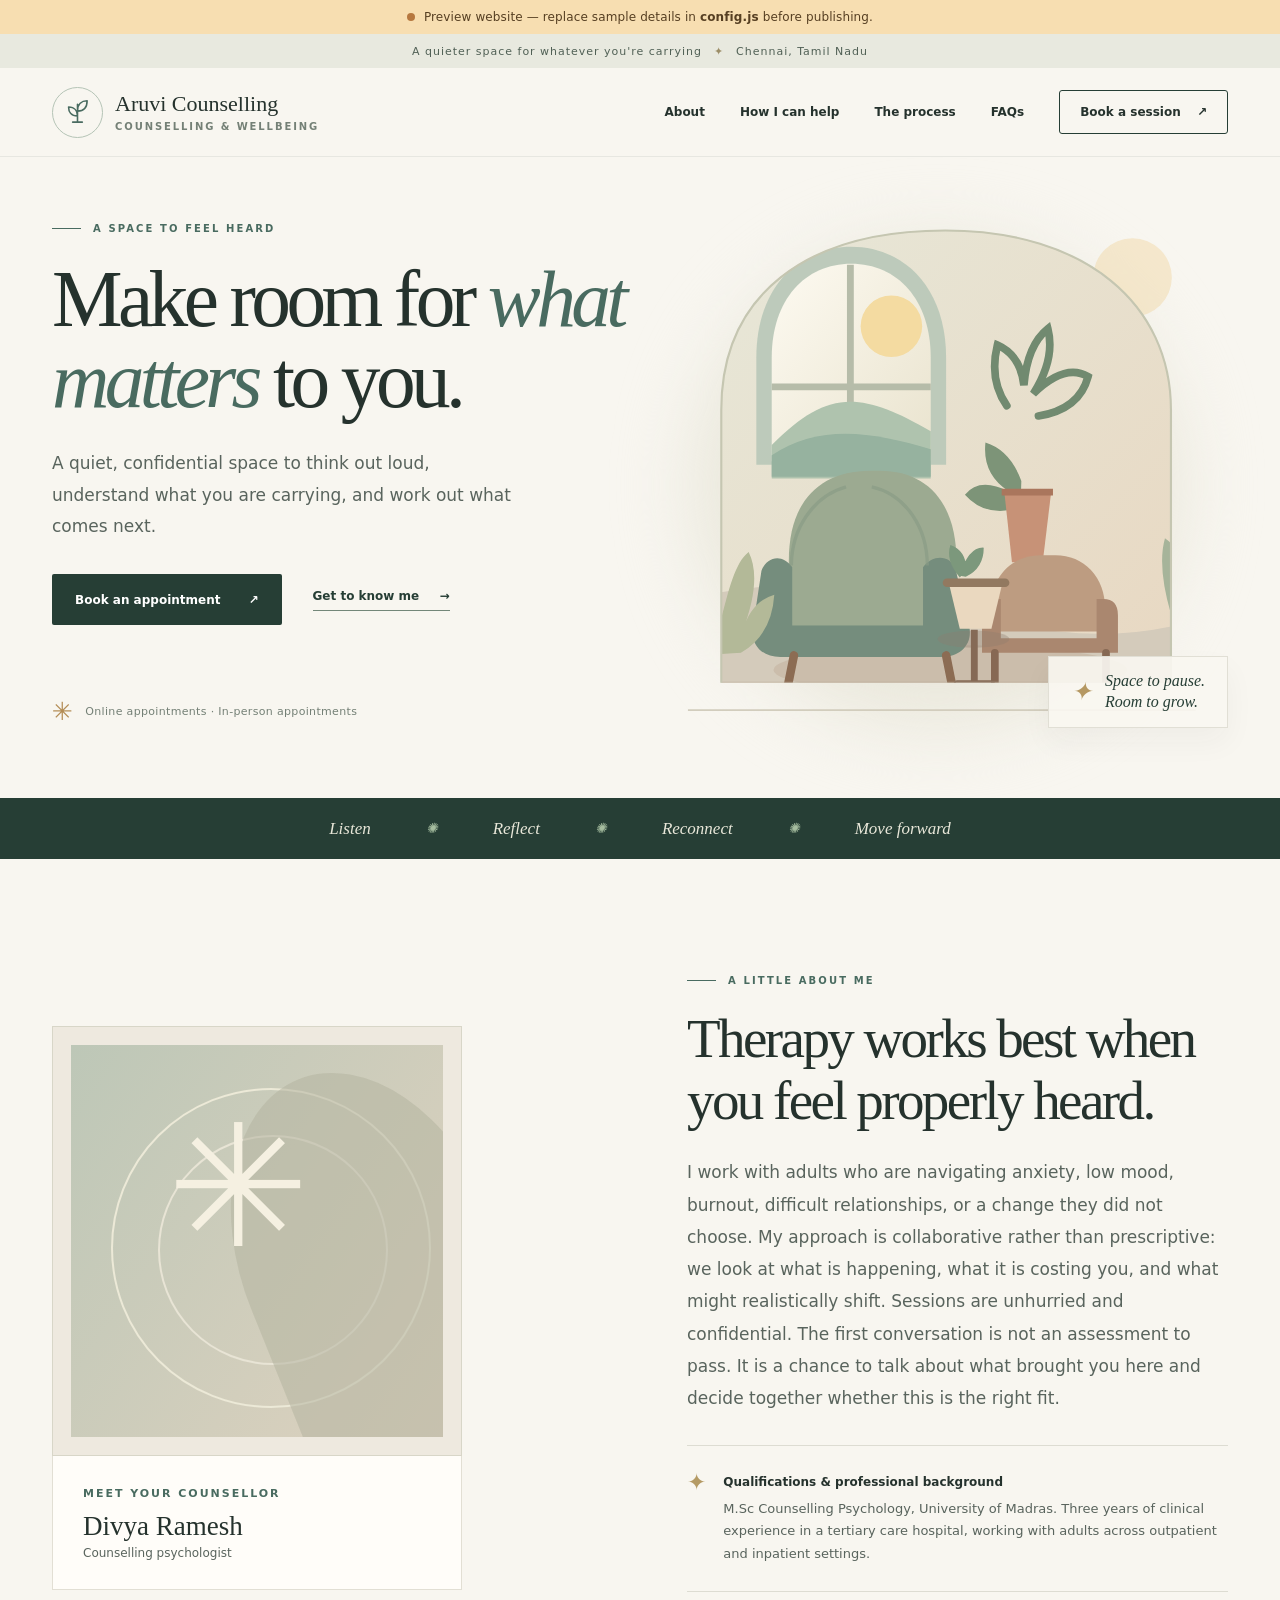
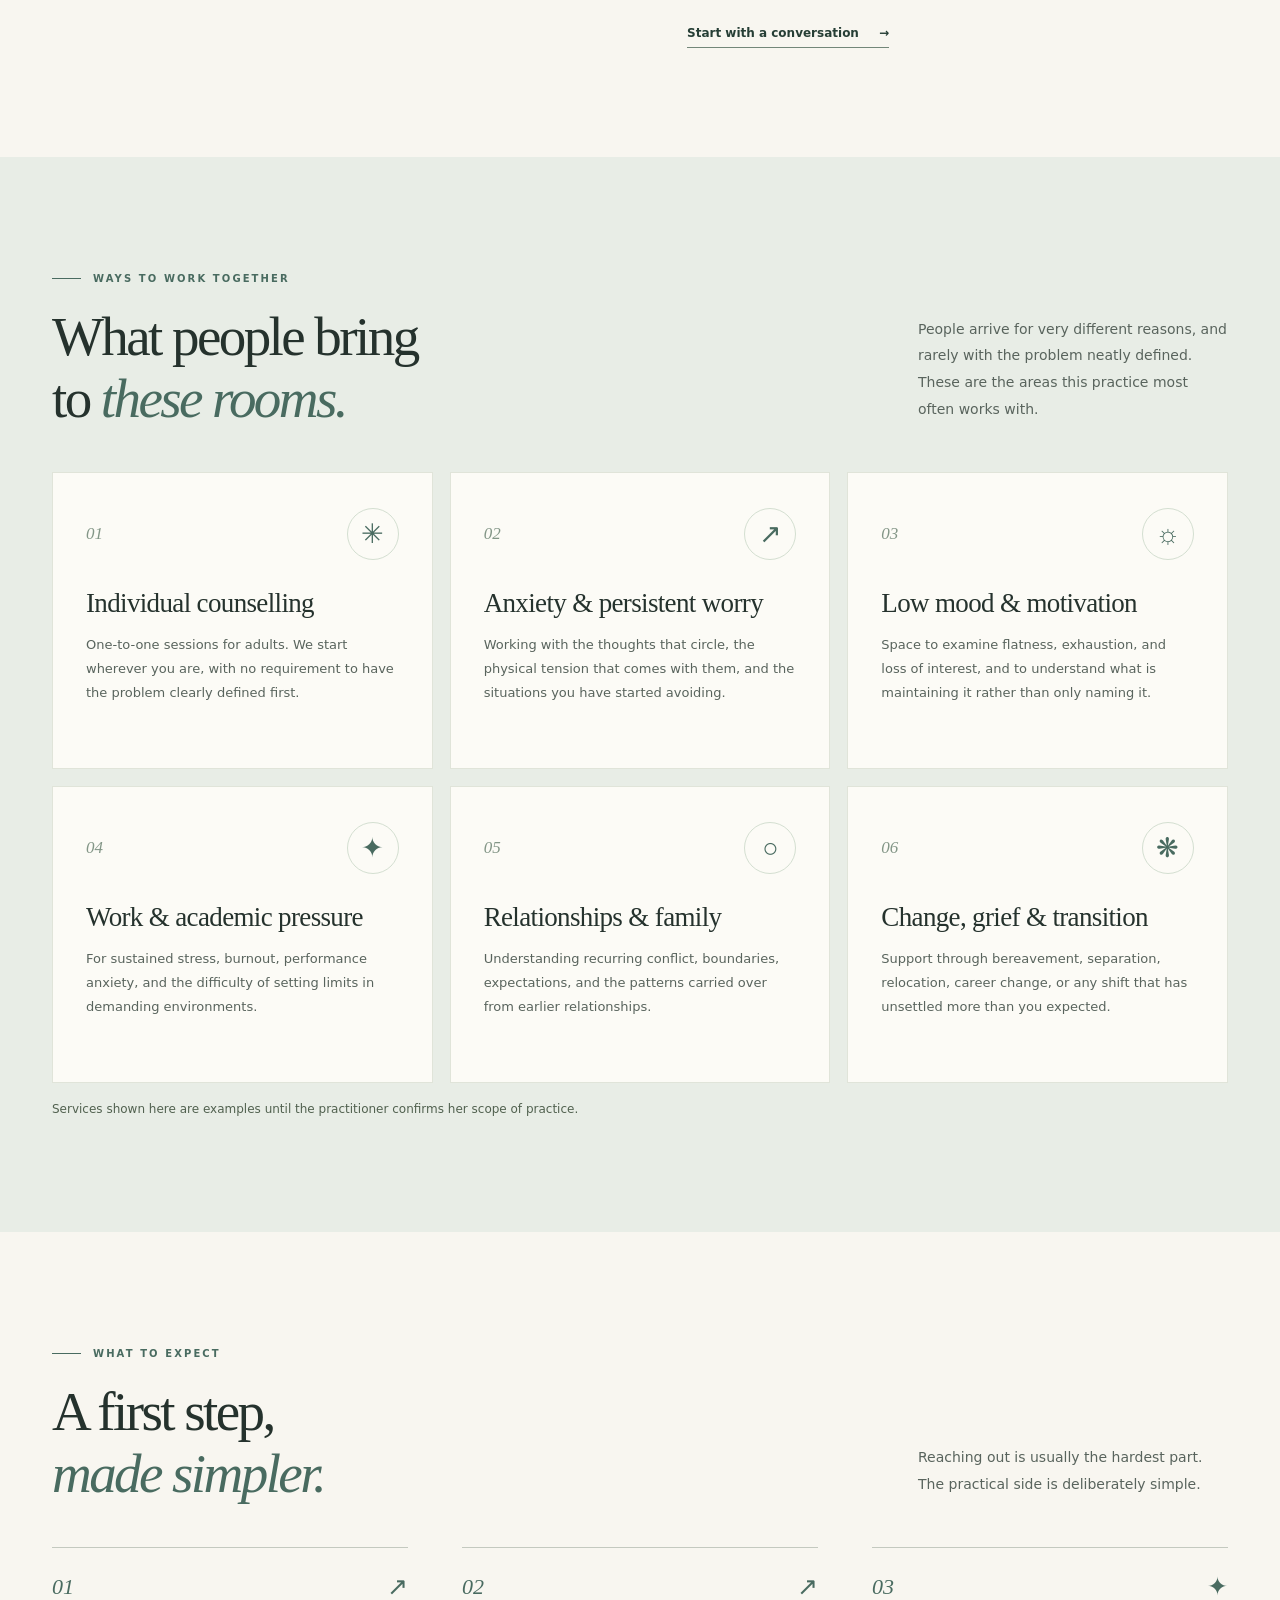
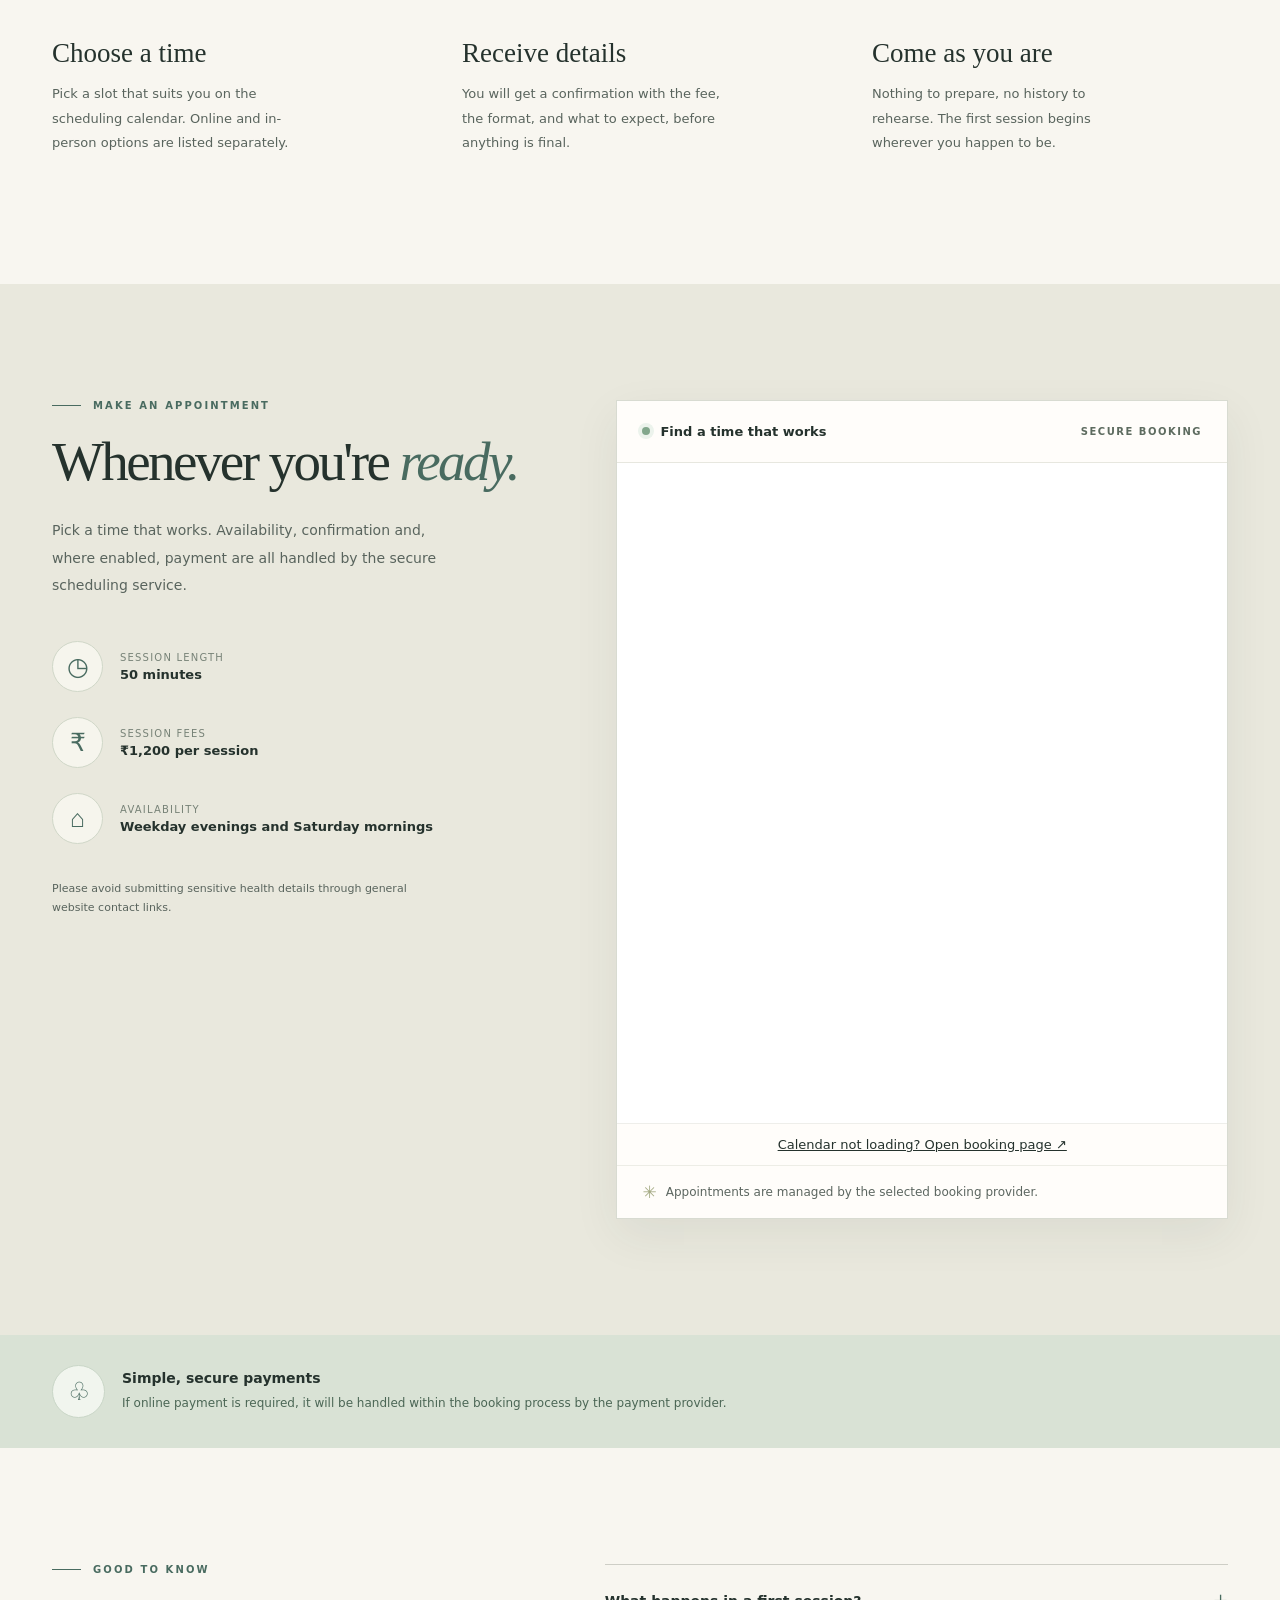
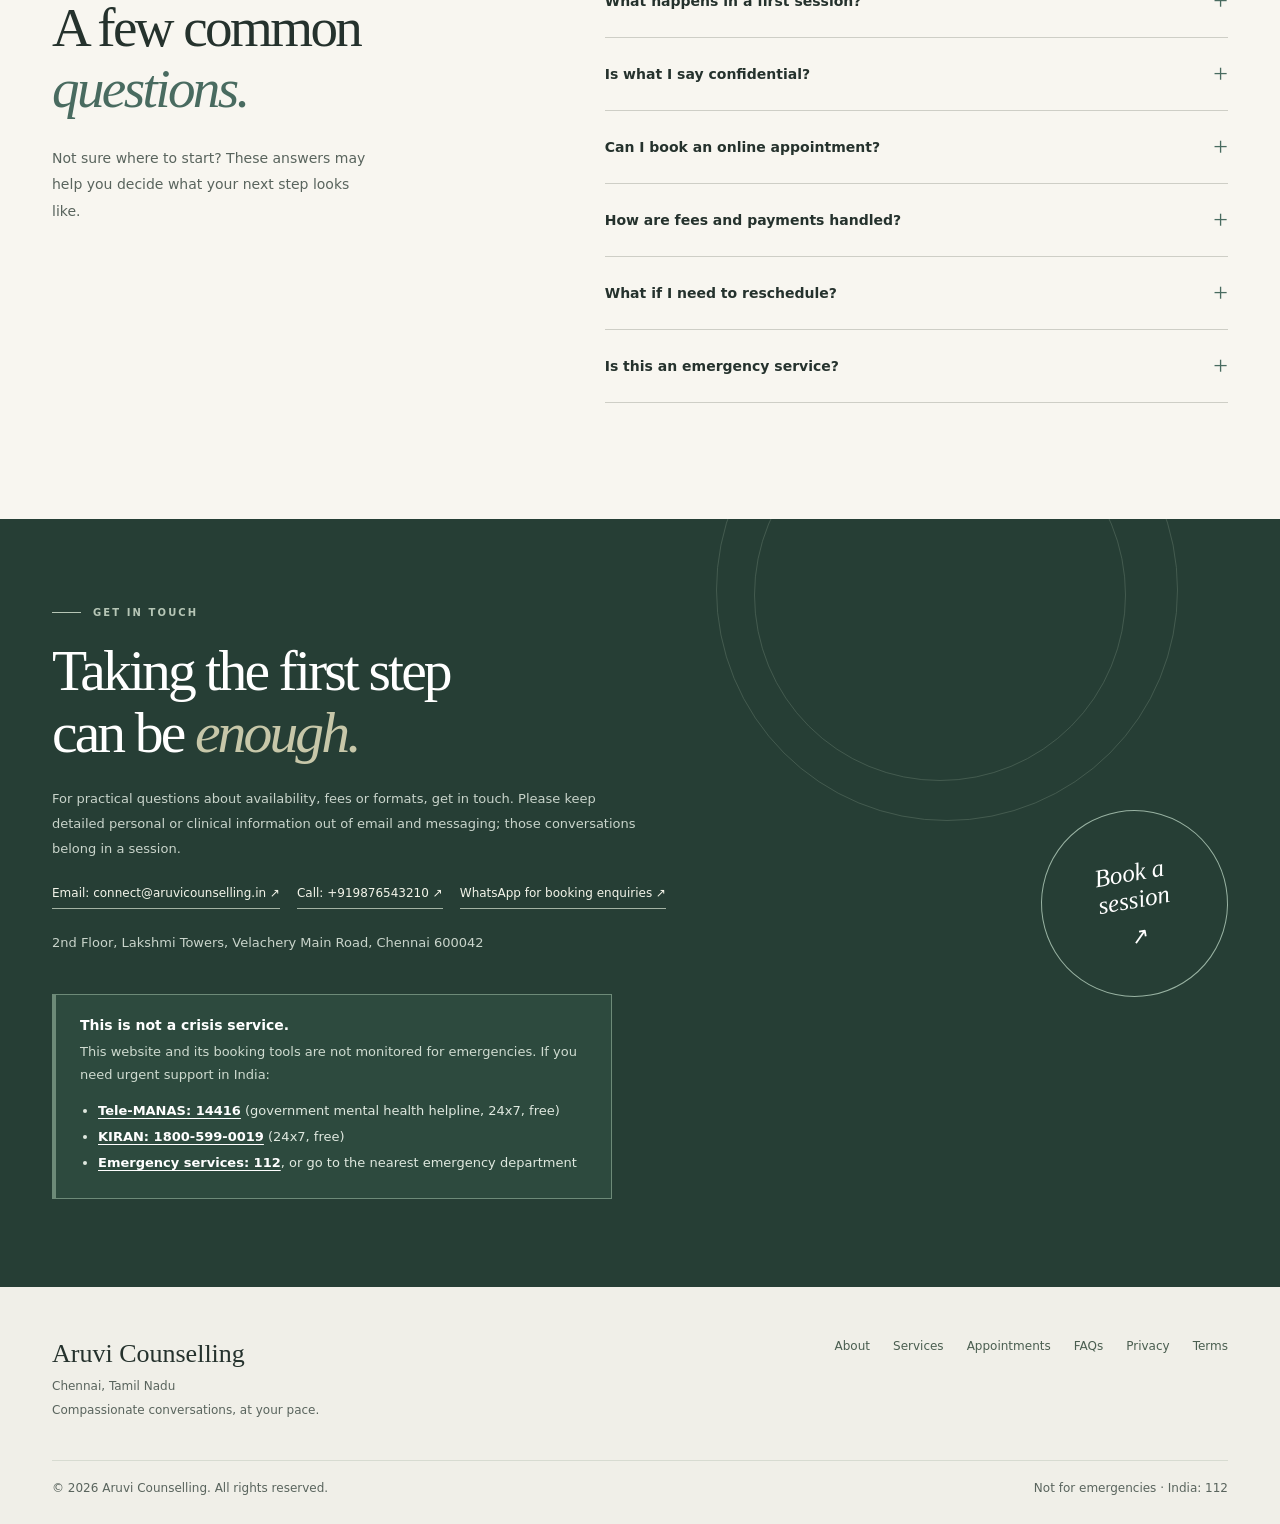
==== commit f5f43c51: "Add files via upload" ====
--- a/index.html
+++ b/index.html
@@ -5,8 +5,30 @@
   <meta name="viewport" content="width=device-width, initial-scale=1">
   <meta name="theme-color" content="#f8f6f0">
   <meta name="description" content="A welcoming private counselling practice in Chennai. Learn about the practitioner, explore services and book an appointment.">
+  <meta name="referrer" content="strict-origin-when-cross-origin">
+  <!-- Content Security Policy. GitHub Pages cannot send real security headers, so this
+       meta tag is the only way to get one. If you use booking.mode = "snippet" and the
+       provider's script is blocked, add that provider's domain to script-src below. -->
+  <meta http-equiv="Content-Security-Policy" content="default-src 'self'; script-src 'self'; style-src 'self' 'unsafe-inline'; img-src 'self' data:; font-src 'self'; frame-src https:; form-action 'self'; base-uri 'self'; object-src 'none'">
   <title>Counselling Practice | Chennai</title>
-  <link rel="icon" type="image/svg+xml" href="favicon.svg">
+
+  <!-- ============================================================
+       EDIT THESE BY HAND BEFORE LAUNCH.
+       Link previews on WhatsApp, LinkedIn and Facebook are generated
+       WITHOUT running JavaScript, so config.js cannot fill these in.
+       Replace the practice name, the description and the URL.
+       ============================================================ -->
+  <link rel="canonical" href="https://YOUR-USERNAME.github.io/counselling-website/">
+  <meta property="og:type" content="website">
+  <meta property="og:site_name" content="Your Practice Name">
+  <meta property="og:title" content="Your Practice Name | Counselling in Chennai">
+  <meta property="og:description" content="A thoughtful space to talk, reflect, and find a way forward. Book a counselling appointment in Chennai.">
+  <meta property="og:url" content="https://YOUR-USERNAME.github.io/counselling-website/">
+  <meta property="og:locale" content="en_IN">
+  <meta name="twitter:card" content="summary">
+  <meta name="twitter:title" content="Your Practice Name | Counselling in Chennai">
+  <meta name="twitter:description" content="A thoughtful space to talk, reflect, and find a way forward. Book a counselling appointment in Chennai.">
+  <meta name="robots" content="noindex, nofollow"><link rel="icon" type="image/svg+xml" href="favicon.svg">
   <link rel="stylesheet" href="styles.css">
   <script defer src="config.js"></script>
   <script defer src="site.js"></script>
@@ -83,20 +105,20 @@
           <div class="portrait-frame"><div class="portrait-illustration" aria-hidden="true"><span class="portrait-orbit orbit-a"></span><span class="portrait-orbit orbit-b"></span><span class="portrait-leaf">✳</span></div></div>
           <div class="portrait-caption"><span class="small-kicker">MEET YOUR COUNSELLOR</span><h3 data-text="practitionerName">Your Full Name</h3><p data-text="professionalTitle">Counselling professional</p></div>
         </div>
-        <div class="about-copy"><div class="eyebrow"><span class="eyebrow-line"></span> A LITTLE ABOUT ME</div><h2 class="section-title" id="about-heading" data-text="aboutHeading">Support that begins with being heard.</h2><p class="large-copy" data-text="aboutText">Share the counsellor’s approach, qualifications and what the first session may feel like.</p><div class="qualification"><span aria-hidden="true">✦</span><div><strong>Qualifications & professional background</strong><p data-text="credentials">Add verified qualifications and professional registrations here.</p></div></div><a class="text-link" href="#book">Start with a conversation <span aria-hidden="true">→</span></a></div>
+        <div class="about-copy"><div class="eyebrow"><span class="eyebrow-line"></span> A LITTLE ABOUT ME</div><h2 class="section-title" id="about-heading" data-text="aboutHeading">Support that begins with being heard.</h2><p class="large-copy" data-text="aboutText">Share the counsellor’s approach, qualifications and what the first session may feel like.</p><div class="qualification"><span aria-hidden="true">✦</span><div><strong>Qualifications & professional background</strong><p data-text="credentials">Add verified qualifications and professional registrations here.</p><p class="registration-line" id="registration-line" hidden></p></div></div><a class="text-link" href="#book">Start with a conversation <span aria-hidden="true">→</span></a></div>
       </div>
     </section>
 
     <section id="support" class="section support-section" aria-labelledby="support-heading">
-      <div class="container"><div class="section-heading"><div><div class="eyebrow"><span class="eyebrow-line"></span> WAYS TO WORK TOGETHER</div><h2 class="section-title" id="support-heading">There is no one way<br>to <em>begin.</em></h2></div><p>Every conversation starts in a different place. Here are some of the areas this practice may offer support with.</p></div><div id="service-grid" class="service-grid"></div><p class="soft-disclaimer">Services shown here are examples until the practitioner confirms her scope of practice.</p></div>
+      <div class="container"><div class="section-heading"><div><div class="eyebrow"><span class="eyebrow-line"></span> WAYS TO WORK TOGETHER</div><h2 class="section-title" id="support-heading">What people bring<br>to <em>these rooms.</em></h2></div><p>People arrive for very different reasons, and rarely with the problem neatly defined. These are the areas this practice most often works with.</p></div><div id="service-grid" class="service-grid"></div><p class="soft-disclaimer">Services shown here are examples until the practitioner confirms her scope of practice.</p></div>
     </section>
 
     <section id="approach" class="section process-section" aria-labelledby="process-heading">
-      <div class="container"><div class="process-top"><div><div class="eyebrow"><span class="eyebrow-line"></span> WHAT TO EXPECT</div><h2 class="section-title" id="process-heading">A first step,<br><em>made simpler.</em></h2></div><p>Booking an appointment should feel straightforward. Here is how the process works.</p></div><div class="steps-grid"><div class="step"><div class="step-icon" aria-hidden="true">01 <span>↗</span></div><h3>Choose a time</h3><p>Pick an available appointment slot using the secure scheduling page.</p></div><div class="step"><div class="step-icon" aria-hidden="true">02 <span>↗</span></div><h3>Receive details</h3><p>Review the session arrangements, fees and any practical information before you attend.</p></div><div class="step"><div class="step-icon" aria-hidden="true">03 <span>✦</span></div><h3>Come as you are</h3><p>There is no need to prepare the perfect words. The first conversation can begin wherever you are.</p></div></div></div>
+      <div class="container"><div class="process-top"><div><div class="eyebrow"><span class="eyebrow-line"></span> WHAT TO EXPECT</div><h2 class="section-title" id="process-heading">A first step,<br><em>made simpler.</em></h2></div><p>Reaching out is usually the hardest part. The practical side is deliberately simple.</p></div><div class="steps-grid"><div class="step"><div class="step-icon" aria-hidden="true">01 <span>↗</span></div><h3>Choose a time</h3><p>Pick a slot that suits you on the scheduling calendar. Online and in-person options are listed separately.</p></div><div class="step"><div class="step-icon" aria-hidden="true">02 <span>↗</span></div><h3>Receive details</h3><p>You will get a confirmation with the fee, the format, and what to expect, before anything is final.</p></div><div class="step"><div class="step-icon" aria-hidden="true">03 <span>✦</span></div><h3>Come as you are</h3><p>Nothing to prepare, no history to rehearse. The first session begins wherever you happen to be.</p></div></div></div>
     </section>
 
     <section id="book" class="section booking-section" aria-labelledby="booking-heading">
-      <div class="container booking-layout"><div class="booking-aside"><div class="eyebrow"><span class="eyebrow-line"></span> MAKE AN APPOINTMENT</div><h2 class="section-title" id="booking-heading">Whenever you're <em>ready.</em></h2><p>Choose a convenient time. The appointment service will handle availability, confirmation and—if enabled—secure payment.</p><div class="booking-facts"><div><span class="fact-icon" aria-hidden="true">◷</span><span><small>Session length</small><strong data-text="sessionDuration">Shared at booking</strong></span></div><div><span class="fact-icon" aria-hidden="true">₹</span><span><small>Session fees</small><strong data-text="sessionFee">Fees shared before confirmation</strong></span></div><div><span class="fact-icon" aria-hidden="true">⌂</span><span><small>Availability</small><strong data-text="hours">By appointment</strong></span></div></div><p class="booking-small">Please avoid submitting sensitive health details through general website contact links.</p></div>
+      <div class="container booking-layout"><div class="booking-aside"><div class="eyebrow"><span class="eyebrow-line"></span> MAKE AN APPOINTMENT</div><h2 class="section-title" id="booking-heading">Whenever you're <em>ready.</em></h2><p>Pick a time that works. Availability, confirmation and, where enabled, payment are all handled by the secure scheduling service.</p><div class="booking-facts"><div><span class="fact-icon" aria-hidden="true">◷</span><span><small>Session length</small><strong data-text="sessionDuration">Shared at booking</strong></span></div><div><span class="fact-icon" aria-hidden="true">₹</span><span><small>Session fees</small><strong data-text="sessionFee">Fees shared before confirmation</strong></span></div><div><span class="fact-icon" aria-hidden="true">⌂</span><span><small>Availability</small><strong data-text="hours">By appointment</strong></span></div></div><p class="booking-small">Please avoid submitting sensitive health details through general website contact links.</p></div>
       <div class="booking-panel" id="booking-panel"><div class="booking-panel-head"><div><span class="live-circle"></span><strong>Find a time that works</strong></div><span class="booking-panel-caption">SECURE BOOKING</span></div><div class="booking-widget-content">
         <div class="booking-empty" id="booking-empty"><div class="empty-icon" aria-hidden="true">▦</div><h3>Appointment calendar</h3><p>Your booking calendar will appear here once you add the scheduling provider’s embed URL to <strong>config.js</strong>.</p><a class="button button-primary booking-fallback" id="booking-fallback" href="#" target="_blank" rel="noopener noreferrer" hidden>Open booking page ↗</a><div class="demo-widget-lines" aria-hidden="true"><span></span><span></span><span></span></div></div>
         <div id="booking-iframe-holder" hidden></div>
@@ -116,9 +138,9 @@
            Do not enter API secret keys in this public website. -->
     </div></div></div></section>
 
-    <section id="questions" class="section faq-section" aria-labelledby="faq-heading"><div class="container faq-grid"><div><div class="eyebrow"><span class="eyebrow-line"></span> GOOD TO KNOW</div><h2 class="section-title" id="faq-heading">A few common <em>questions.</em></h2><p>Not sure where to start? These answers may help you decide what your next step looks like.</p></div><div class="faq-list"><details><summary>What happens in a first session? <span aria-hidden="true">+</span></summary><p>The first session is generally an opportunity to discuss what has brought you here, ask questions and understand whether the approach feels right for you. Exact arrangements will be explained by the practitioner.</p></details><details><summary>Can I book an online appointment? <span aria-hidden="true">+</span></summary><p id="faq-modes">Appointment formats are listed in the booking information. Please confirm availability before booking.</p></details><details><summary>How are fees and payments handled? <span aria-hidden="true">+</span></summary><p id="faq-payment">Fees will be shown or confirmed before an appointment is finalised. If payments are enabled in the booking tool, the checkout is handled by that provider.</p></details><details><summary>What if I need to reschedule? <span aria-hidden="true">+</span></summary><p data-text="cancellationNote">Cancellation and rescheduling terms will be shared before your appointment is confirmed.</p></details><details><summary>Is this an emergency service? <span aria-hidden="true">+</span></summary><p>No. This website and its booking tools are not monitored for emergencies. If you or someone else is in immediate danger in India, call 112 or go to the nearest emergency department.</p></details></div></div></section>
+    <section id="questions" class="section faq-section" aria-labelledby="faq-heading"><div class="container faq-grid"><div><div class="eyebrow"><span class="eyebrow-line"></span> GOOD TO KNOW</div><h2 class="section-title" id="faq-heading">A few common <em>questions.</em></h2><p>Not sure where to start? These answers may help you decide what your next step looks like.</p></div><div class="faq-list"><details><summary>What happens in a first session? <span aria-hidden="true">+</span></summary><p>Mostly conversation. We talk about what prompted you to get in touch, a little about your situation and history, and what you are hoping might change. You are welcome to ask about training, approach and confidentiality. By the end you should have a clearer sense of whether this feels like the right fit, and there is no obligation to book again.</p></details><details><summary>Is what I say confidential? <span aria-hidden="true">+</span></summary><p>Yes, with limits that will be explained to you directly at the start. Those limits are narrow and concern situations involving serious risk of harm or a legal requirement to disclose. Nothing is shared with family, employers or anyone else without your consent.</p></details><details><summary>Can I book an online appointment? <span aria-hidden="true">+</span></summary><p id="faq-modes">Appointment formats are listed in the booking information. Please confirm availability before booking.</p></details><details><summary>How are fees and payments handled? <span aria-hidden="true">+</span></summary><p id="faq-payment">Fees will be shown or confirmed before an appointment is finalised. If payments are enabled in the booking tool, the checkout is handled by that provider.</p></details><details><summary>What if I need to reschedule? <span aria-hidden="true">+</span></summary><p data-text="cancellationNote">Cancellation and rescheduling terms will be shared before your appointment is confirmed.</p></details><details><summary>Is this an emergency service? <span aria-hidden="true">+</span></summary><p>No. This website and its booking tools are not monitored for emergencies. If you or someone else is in immediate danger in India, call 112 or go to the nearest emergency department. For mental health support at any hour, Tele-MANAS (14416) and KIRAN (1800-599-0019) are free and staffed 24x7.</p></details></div></div></section>
 
-    <section id="contact" class="contact-section"><div class="container contact-inner"><div><div class="eyebrow light-eyebrow"><span class="eyebrow-line"></span> GET IN TOUCH</div><h2>Taking the first step<br>can be <em>enough.</em></h2><p>If you have a practical question about appointments, get in touch. Please avoid sending detailed personal or clinical information through ordinary email or messaging.</p><div class="contact-links"><a id="email-link" hidden href="#">Email the practice ↗</a><a id="phone-link" hidden href="#">Call the practice ↗</a><a id="whatsapp-link" hidden href="#" target="_blank" rel="noopener noreferrer">WhatsApp for booking enquiries ↗</a><a id="map-link" hidden href="#" target="_blank" rel="noopener noreferrer">Clinic directions ↗</a><span id="contact-unset">Contact details will appear here when provided.</span></div></div><a href="#book" class="contact-cta" aria-label="Go to appointment booking"><span>Book a<br>session</span><span aria-hidden="true">↗</span></a></div></section>
+    <section id="contact" class="contact-section"><div class="container contact-inner"><div><div class="eyebrow light-eyebrow"><span class="eyebrow-line"></span> GET IN TOUCH</div><h2>Taking the first step<br>can be <em>enough.</em></h2><p>For practical questions about availability, fees or formats, get in touch. Please keep detailed personal or clinical information out of email and messaging; those conversations belong in a session.</p><div class="contact-links"><a id="email-link" hidden href="#">Email the practice ↗</a><a id="phone-link" hidden href="#">Call the practice ↗</a><a id="whatsapp-link" hidden href="#" target="_blank" rel="noopener noreferrer">WhatsApp for booking enquiries ↗</a><a id="map-link" hidden href="#" target="_blank" rel="noopener noreferrer">Clinic directions ↗</a><a id="instagram-link" hidden href="#" target="_blank" rel="noopener noreferrer">Instagram ↗</a><span id="contact-unset">Contact details will appear here when provided.</span></div><p class="clinic-address" id="clinic-address" hidden></p><div class="crisis-box" role="note"><strong>This is not a crisis service.</strong><p>This website and its booking tools are not monitored for emergencies. If you need urgent support in India:</p><ul><li><a href="tel:14416">Tele-MANAS: 14416</a> (government mental health helpline, 24x7, free)</li><li><a href="tel:18005990019">KIRAN: 1800-599-0019</a> (24x7, free)</li><li><a href="tel:112">Emergency services: 112</a>, or go to the nearest emergency department</li></ul></div></div><a href="#book" class="contact-cta" aria-label="Go to appointment booking"><span>Book a<br>session</span><span aria-hidden="true">↗</span></a></div></section>
   </main>
   <footer class="site-footer"><div class="container footer-main"><div><div class="footer-title" data-text="practiceName">Your Practice Name</div><p data-text="location">Chennai, Tamil Nadu</p><small>Compassionate conversations, at your pace.</small></div><div class="footer-nav"><a href="#about">About</a><a href="#support">Services</a><a href="#book">Appointments</a><a href="#questions">FAQs</a><a href="privacy.html">Privacy</a><a href="terms.html">Terms</a></div></div><div class="container footer-bottom"><span>© <span id="year"></span> <span data-text="practiceName">Your Practice Name</span>. All rights reserved.</span><span>Not for emergencies · India: 112</span></div></footer>
 </body>
--- a/styles.css
+++ b/styles.css
@@ -1,7 +1,38 @@
-:root{--ink:#25322d;--muted:#59645d;--accent:#496b60;--deep:#263e35;--cream:#f8f6f0;--paper:#fffdf8;--sage:#e8ede6;--beige:#f0e6da;--line:#dddcd2;--serif:Georgia,'Times New Roman',serif;--sans:Inter,ui-sans-serif,system-ui,-apple-system,'Segoe UI',Arial,sans-serif}
-*{box-sizing:border-box}html{scroll-behavior:smooth;scroll-padding-top:85px}body{margin:0;background:var(--cream);color:var(--ink);font-family:var(--sans);-webkit-font-smoothing:antialiased}a{color:inherit}button{font:inherit}button,a{-webkit-tap-highlight-color:transparent}button:focus-visible,a:focus-visible,summary:focus-visible{outline:3px solid #b88b45;outline-offset:4px}img,svg{max-width:100%}.container{width:min(1176px,calc(100% - 66px));margin:auto}.skip-link{position:absolute;left:1rem;top:-80px;background:#fff;padding:14px;z-index:1000}.skip-link:focus{top:12px}.demo-banner{background:#f7deb1;text-align:center;padding:10px 15px;color:#563f22;font-size:12px;letter-spacing:.01em}.demo-banner:not([hidden]){display:block}.demo-dot{display:inline-block;width:8px;height:8px;background:#b6783f;border-radius:50%;margin-right:5px}.top-note{background:#e8e9df;font-size:11px;letter-spacing:.09em;text-align:center;color:#506055}.top-note-inner{min-height:34px;display:flex;gap:12px;align-items:center;justify-content:center}.top-note span[aria-hidden]{color:#9c8e68}.site-header{background:rgba(248,246,240,.97);position:sticky;top:0;z-index:20;border-bottom:1px solid rgba(45,72,55,.08);backdrop-filter:blur(14px)}.nav-row{height:88px;display:flex;align-items:center;justify-content:space-between;gap:25px}.brand{display:flex;align-items:center;gap:12px;text-decoration:none;min-width:240px}.brand-mark{display:grid;place-items:center;color:var(--accent);height:51px;width:51px;border:1px solid #b4c3b5;border-radius:100%}.brand-type{display:flex;flex-direction:column;gap:4px;line-height:1.1}.brand-type strong{font:500 22px/1.1 var(--serif);white-space:nowrap}.brand-type small{font-size:9px;letter-spacing:.19em;font-weight:700;color:#748076}.nav-links{display:flex;align-items:center;gap:35px}.nav-links>a{text-decoration:none;font-size:12px;font-weight:600;transition:color .2s}.nav-links>a:not(.nav-book):hover{color:var(--accent)}.nav-book{padding:14px 20px;border:1px solid var(--deep);border-radius:3px;white-space:nowrap}.nav-book span{padding-left:12px}.nav-book:hover{background:var(--deep);color:#fff}.menu-toggle{display:none}.hero{overflow:hidden}.hero-grid{min-height:641px;display:grid;grid-template-columns:51% 49%;align-items:center}.hero-copy{position:relative;z-index:1;padding:54px 20px 60px 0}.eyebrow{display:flex;align-items:center;gap:12px;letter-spacing:.21em;font-weight:700;font-size:10px;color:var(--accent)}.eyebrow-line{width:29px;height:1px;background:currentColor;flex-shrink:0}.hero h1{font:400 clamp(59px,6.2vw,94px)/1.03 var(--serif);letter-spacing:-.058em;max-width:700px;margin:25px 0 26px}.hero h1 em,.section-title em,.contact-section h2 em{font-weight:400;color:var(--accent)}.hero-lede{font-size:17px;line-height:1.85;max-width:470px;color:var(--muted);margin:0 0 32px}.hero-cta{display:flex;align-items:center;gap:31px;flex-wrap:wrap}.button{display:inline-flex;align-items:center;justify-content:center;gap:28px;border-radius:2px;min-height:51px;padding:14px 22px;text-decoration:none;font-size:12px;font-weight:650;transition:background .2s,color .2s,transform .2s;border:1px solid transparent;cursor:pointer}.button:hover{transform:translateY(-2px)}.button-primary{color:#fff;background:var(--deep)}.button-primary:hover{background:var(--accent)}.button-outline{color:var(--deep);border-color:var(--deep);background:transparent}.button-outline:hover{background:var(--deep);color:#fff}.text-link{color:var(--deep);text-decoration:none;border-bottom:1px solid #738779;font-size:12px;font-weight:650;padding-bottom:7px;white-space:nowrap}.text-link span{margin-left:16px}.hero-foot{margin-top:72px;display:flex;gap:12px;align-items:center;color:#748076;font-size:11px;letter-spacing:.03em}.tiny-star{font-size:25px;color:#b38c54}.hero-art{position:relative;align-self:stretch;display:flex;justify-content:center;align-items:center;min-width:0}.hero-art:before{content:'';position:absolute;width:85%;aspect-ratio:1;left:7%;top:13%;background:#eae8dc;border-radius:100%;filter:blur(35px);z-index:-1}.room-illustration{width:min(100%,640px);margin:18px 0 0 12px}.art-label{position:absolute;bottom:70px;right:0;display:flex;align-items:center;gap:13px;color:var(--deep);font:italic 16px/1.3 var(--serif);background:#faf8f1e8;padding:14px 22px;border:1px solid #e1dfd5;box-shadow:0 14px 30px #25322d0b}.art-label-icon{color:#b59862;font-size:25px}.micro-strip{background:var(--deep);color:#e8e7d9}.micro-inner{display:flex;justify-content:center;align-items:center;gap:55px;min-height:61px;font:italic 17px var(--serif)}.divider-dot{font-size:14px;color:#a5bd9f}.section{padding:116px 0}.about-grid{display:grid;grid-template-columns:42% 1fr;gap:12%;align-items:center}.about-card{max-width:410px}.portrait-frame{height:430px;padding:18px;border:1px solid #d8d6c8;background:#eee9df}.portrait-illustration{height:100%;background:linear-gradient(125deg,#bdc7b7,#ded2bf);position:relative;overflow:hidden}.portrait-illustration:after{content:'';position:absolute;width:70%;height:100%;right:-16%;top:5%;border-radius:52% 52% 0 0;background:#b5b4a0;transform:rotate(-22deg);opacity:.55}.portrait-orbit{position:absolute;border:2px solid #ece9d7;border-radius:100%;width:320px;height:320px;top:43px;left:40px}.orbit-b{width:230px;height:230px;left:87px;top:90px;border-color:#e8e4d5}.portrait-leaf{position:absolute;font:170px var(--serif);top:43px;left:96px;color:#f5f0e1;z-index:1}.portrait-caption{background:#fffdf9;padding:26px 30px 29px;border:1px solid #e2dfd4;border-top:0}.small-kicker{letter-spacing:.18em;color:var(--accent);font-size:9px;font-weight:700}.portrait-caption h3{font:400 27px var(--serif);margin:10px 0 4px}.portrait-caption p{font-size:12px;color:var(--muted);margin:0}.section-title{font:400 clamp(43px,4.3vw,67px)/1.12 var(--serif);letter-spacing:-.047em;margin:22px 0 25px}.about-copy{max-width:555px}.large-copy{font-size:17px;line-height:1.9;color:var(--muted);margin-bottom:30px}.qualification{display:flex;align-items:flex-start;gap:17px;border-top:1px solid var(--line);border-bottom:1px solid var(--line);padding:25px 0;margin:0 0 30px}.qualification>span{color:#b49a64;font-size:23px;line-height:1}.qualification strong{font-size:12px}.qualification p{color:var(--muted);font-size:13px;line-height:1.75;margin:8px 0 0}.support-section{background:var(--sage)}.section-heading,.process-top{display:flex;align-items:flex-end;justify-content:space-between;gap:40px;margin-bottom:43px}.section-heading .section-title,.process-top .section-title{margin-bottom:0}.section-heading>p,.process-top>p{max-width:310px;color:var(--muted);font-size:14px;line-height:1.9;margin:0 0 7px}.service-grid{display:grid;grid-template-columns:repeat(3,minmax(0,1fr));gap:17px}.service-card{background:#fcfbf6;padding:35px 33px;min-height:297px;border:1px solid #e0e4d9;display:flex;flex-direction:column}.service-card-top{display:flex;align-items:center;justify-content:space-between;color:#839687;font:italic 17px var(--serif)}.service-symbol{width:52px;height:52px;border:1px solid #d4dfd1;border-radius:100%;display:grid;place-items:center;font-size:27px;color:var(--accent);font-style:normal}.service-card h3{font:400 27px/1.2 var(--serif);letter-spacing:-.024em;margin:27px 0 13px}.service-card p{font-size:13px;line-height:1.85;color:var(--muted);margin:0}.soft-disclaimer{font-size:11px;color:#677a6e;margin:19px 0 0}.process-section{background:var(--cream)}.steps-grid{display:grid;grid-template-columns:repeat(3,1fr);gap:54px}.step{border-top:1px solid #c4c9bf;padding-top:24px}.step-icon{display:flex;align-items:center;justify-content:space-between;color:var(--accent);font:italic 22px var(--serif)}.step-icon span{font-style:normal;font-size:25px}.step h3{font:400 27px var(--serif);margin:37px 0 10px}.step p{color:var(--muted);line-height:1.85;font-size:13px;max-width:270px}.booking-section{background:#e9e8dd}.booking-layout{display:grid;grid-template-columns:40% 1fr;gap:8%;align-items:start}.booking-aside>.section-title{margin-top:20px}.booking-aside>p{font-size:14px;line-height:1.95;color:var(--muted);max-width:385px}.booking-facts{margin-top:42px;display:grid;gap:25px}.booking-facts>div{display:flex;align-items:center;gap:17px}.fact-icon{font-size:25px;width:51px;height:51px;display:grid;place-items:center;background:#f6f5ed;border:1px solid #d0d7c8;color:var(--accent);border-radius:100%;font-family:var(--serif)}.booking-facts span:not(.fact-icon){display:grid;gap:4px}.booking-facts small{font-size:10px;letter-spacing:.12em;text-transform:uppercase;color:#778277}.booking-facts strong{font-size:13px;font-weight:600}.booking-aside .booking-small{font-size:11px;line-height:1.7;margin-top:36px}.booking-panel{background:#fffdfa;border:1px solid #d8dbd1;box-shadow:0 16px 44px #2a3d3312;min-width:0}.booking-panel-head{border-bottom:1px solid #e7e7df;padding:23px 25px;display:flex;align-items:center;justify-content:space-between;gap:15px}.booking-panel-head>div{display:flex;align-items:center;gap:10px}.booking-panel-head strong{font-size:13px}.live-circle{height:8px;width:8px;border-radius:50%;background:#83a78c;box-shadow:0 0 0 4px #ecf3ec}.booking-panel-caption{color:#879286;font-size:9px;letter-spacing:.15em;font-weight:700}.booking-widget-content{min-height:460px}.booking-empty{padding:61px 30px 32px;text-align:center}.empty-icon{font-size:40px;color:var(--accent);margin-bottom:17px}.booking-empty h3{font:400 29px var(--serif);margin:0 0 10px}.booking-empty p{color:var(--muted);font-size:13px;line-height:1.85;max-width:360px;margin:auto}.booking-empty .button{margin-top:25px}.demo-widget-lines{margin:40px auto 0;max-width:370px;display:grid;gap:12px}.demo-widget-lines span{height:31px;display:block;background:linear-gradient(90deg,#f1f2ea,#f6f5ef);border-radius:3px}.demo-widget-lines span:nth-child(2){width:86%}.demo-widget-lines span:nth-child(3){width:92%}.booking-panel-foot{display:flex;align-items:center;gap:9px;border-top:1px solid #edede6;padding:16px 25px;color:#858d82;font-size:10px}.booking-panel-foot>span:first-child{color:#a3a982;font-size:17px}.booking-iframe{width:100%;min-height:660px;border:0;display:block;background:white}.booking-link-only{padding:75px 30px;text-align:center}.booking-link-only p{font-size:13px;color:var(--muted);line-height:1.9}.booking-link-only .button{margin-top:15px}.payment-section{background:#d9e2d5;padding:30px 0}.payment-row{display:flex;align-items:center;justify-content:space-between;gap:25px}.payment-copy{display:flex;align-items:center;gap:17px;max-width:800px}.payment-lock{height:53px;width:53px;flex-shrink:0;display:grid;place-items:center;background:#f1f5ee;border:1px solid #c9d6c7;border-radius:100%;font:25px var(--serif);color:var(--accent)}.payment-copy strong{font-size:14px}.payment-copy p{color:#4b6655;font-size:12px;line-height:1.75;margin:6px 0 0}.faq-grid{display:grid;grid-template-columns:37% 1fr;gap:10%}.faq-grid>div:first-child>p{font-size:14px;line-height:1.9;color:var(--muted);max-width:330px}.faq-list{border-top:1px solid #cecec6}.faq-list details{border-bottom:1px solid #cecec6;padding:21px 0}.faq-list summary{list-style:none;font-size:14px;font-weight:600;cursor:pointer;display:flex;align-items:center;justify-content:space-between;gap:20px}.faq-list summary::-webkit-details-marker{display:none}.faq-list summary>span{font:26px var(--serif);color:var(--accent);transition:transform .25s}.faq-list details[open] summary>span{transform:rotate(45deg)}.faq-list details p{font-size:13px;line-height:1.9;color:var(--muted);max-width:610px;margin:17px 20px 2px 0}.contact-section{background:var(--deep);color:#fff;padding:88px 0;position:relative;overflow:hidden}.contact-section:before{content:'';position:absolute;width:460px;height:460px;border:1px solid #50675b;border-radius:50%;right:8%;top:-160px;opacity:.7}.contact-section:after{content:'';position:absolute;width:370px;height:370px;border:1px solid #50675b;border-radius:50%;right:12%;top:-110px;opacity:.7}.contact-inner{display:flex;align-items:center;justify-content:space-between;gap:50px;position:relative;z-index:1}.light-eyebrow{color:#b6c6b6}.contact-section h2{font:400 clamp(46px,4.5vw,69px)/1.09 var(--serif);letter-spacing:-.05em;margin:22px 0}.contact-section h2 em{color:#c7c7a9}.contact-section p{color:#c9d4cb;font-size:13px;line-height:1.9;max-width:590px}.contact-links{display:flex;flex-wrap:wrap;gap:17px;margin-top:25px}.contact-links a{color:#f4f5ea;text-decoration:none;font-size:12px;border-bottom:1px solid #a4b3a4;padding-bottom:8px}.contact-links a:hover{color:#fff}.contact-links span{font-size:11px;color:#bbcabb}.contact-cta{width:187px;height:187px;border-radius:100%;flex-shrink:0;display:flex;flex-direction:column;align-items:center;justify-content:center;gap:10px;border:1px solid #98b2a2;color:#fff;text-decoration:none;transform:rotate(-10deg);transition:background .2s,transform .2s}.contact-cta:hover{background:#496a5c;transform:rotate(0)}.contact-cta>span:first-child{font:italic 25px/1.1 var(--serif);text-align:center}.contact-cta>span:last-child{font-size:22px}.site-footer{background:#f0efe8}.footer-main{display:flex;justify-content:space-between;padding:52px 0 43px;gap:30px}.footer-title{font:400 26px var(--serif)}.footer-main p,.footer-main small{display:block;color:var(--muted);font-size:12px;margin:10px 0 0}.footer-nav{display:flex;align-items:flex-start;gap:23px;flex-wrap:wrap}.footer-nav a{text-decoration:none;font-size:12px;color:#4a5e50}.footer-nav a:hover{text-decoration:underline}.footer-bottom{border-top:1px solid #d7dbd1;padding:20px 0 29px;display:flex;justify-content:space-between;gap:15px;color:#7b877b;font-size:10px}.legal-main{min-height:64vh}.legal-content{max-width:790px;padding:65px 0 95px}.legal-content h1{font:400 clamp(44px,5vw,70px)/1.1 var(--serif);letter-spacing:-.05em;margin:18px 0}.legal-content h2{font:400 27px var(--serif);margin:37px 0 9px}.legal-content p,.legal-content li{font-size:14px;line-height:1.9;color:var(--muted)}.legal-content a{color:var(--accent)}.legal-content .template-warning{background:#fff0d5;padding:16px 20px;border-left:3px solid #ac824c;color:#664a28;margin:27px 0}.legal-content .back-link{display:inline-block;margin-top:30px}
+:root{--ink:#25322d;--muted:#59645d;--accent:#496b60;--deep:#263e35;--cream:#f8f6f0;--paper:#fffdf8;--sage:#e8ede6;--beige:#f0e6da;--line:#dddcd2;--serif:Georgia,'Times New Roman',serif;--sans:ui-sans-serif,system-ui,-apple-system,'Segoe UI',Arial,sans-serif}
+*{box-sizing:border-box}html{scroll-behavior:smooth;scroll-padding-top:96px}body{margin:0;background:var(--cream);color:var(--ink);font-family:var(--sans);-webkit-font-smoothing:antialiased}a{color:inherit}button{font:inherit}button,a{-webkit-tap-highlight-color:transparent}button:focus-visible,a:focus-visible,summary:focus-visible{outline:3px solid #b88b45;outline-offset:4px}img,svg{max-width:100%}.container{width:min(1176px,calc(100% - 66px));margin:auto}.skip-link{position:absolute;left:1rem;top:-80px;background:#fff;padding:14px;z-index:1000}.skip-link:focus{top:12px}.demo-banner{background:#f7deb1;text-align:center;padding:10px 15px;color:#563f22;font-size:12px;letter-spacing:.01em}.demo-banner:not([hidden]){display:block}.demo-dot{display:inline-block;width:8px;height:8px;background:#b6783f;border-radius:50%;margin-right:5px}.top-note{background:#e8e9df;font-size:11px;letter-spacing:.09em;text-align:center;color:#506055}.top-note-inner{min-height:34px;display:flex;gap:12px;align-items:center;justify-content:center}.top-note span[aria-hidden]{color:#9c8e68}.site-header{background:rgba(248,246,240,.97);position:sticky;top:0;z-index:20;border-bottom:1px solid rgba(45,72,55,.08);-webkit-backdrop-filter:blur(14px);backdrop-filter:blur(14px)}.nav-row{height:88px;display:flex;align-items:center;justify-content:space-between;gap:25px}.brand{display:flex;align-items:center;gap:12px;text-decoration:none;min-width:240px}.brand-mark{display:grid;place-items:center;color:var(--accent);height:51px;width:51px;border:1px solid #b4c3b5;border-radius:100%}.brand-type{display:flex;flex-direction:column;gap:4px;line-height:1.1}.brand-type strong{font:500 22px/1.1 var(--serif);white-space:nowrap}.brand-type small{font-size:10px;letter-spacing:.19em;font-weight:700;color:#748076}.nav-links{display:flex;align-items:center;gap:35px}.nav-links>a{text-decoration:none;font-size:12px;font-weight:600;transition:color .2s}.nav-links>a:not(.nav-book):hover{color:var(--accent)}.nav-book{padding:14px 20px;border:1px solid var(--deep);border-radius:3px;white-space:nowrap}.nav-book span{padding-left:12px}.nav-book:hover{background:var(--deep);color:#fff}.menu-toggle{display:none}.hero{overflow:hidden}.hero-grid{min-height:641px;display:grid;grid-template-columns:51% 49%;align-items:center}.hero-copy{position:relative;z-index:1;padding:54px 20px 60px 0}.eyebrow{display:flex;align-items:center;gap:12px;letter-spacing:.21em;font-weight:700;font-size:10px;color:var(--accent)}.eyebrow-line{width:29px;height:1px;background:currentColor;flex-shrink:0}.hero h1{font:400 clamp(59px,6.2vw,94px)/1.03 var(--serif);letter-spacing:-.058em;max-width:700px;margin:25px 0 26px}.hero h1 em,.section-title em,.contact-section h2 em{font-weight:400;color:var(--accent)}.hero-lede{font-size:17px;line-height:1.85;max-width:470px;color:var(--muted);margin:0 0 32px}.hero-cta{display:flex;align-items:center;gap:31px;flex-wrap:wrap}.button{display:inline-flex;align-items:center;justify-content:center;gap:28px;border-radius:2px;min-height:51px;padding:14px 22px;text-decoration:none;font-size:12px;font-weight:650;transition:background .2s,color .2s,transform .2s;border:1px solid transparent;cursor:pointer}.button:hover{transform:translateY(-2px)}.button-primary{color:#fff;background:var(--deep)}.button-primary:hover{background:var(--accent)}.button-outline{color:var(--deep);border-color:var(--deep);background:transparent}.button-outline:hover{background:var(--deep);color:#fff}.text-link{color:var(--deep);text-decoration:none;border-bottom:1px solid #738779;font-size:12px;font-weight:650;padding-bottom:7px;white-space:nowrap}.text-link span{margin-left:16px}.hero-foot{margin-top:72px;display:flex;gap:12px;align-items:center;color:#748076;font-size:11px;letter-spacing:.03em}.tiny-star{font-size:25px;color:#b38c54}.hero-art{position:relative;align-self:stretch;display:flex;justify-content:center;align-items:center;min-width:0}.hero-art:before{content:'';position:absolute;width:85%;aspect-ratio:1;left:7%;top:13%;background:#eae8dc;border-radius:100%;filter:blur(35px);z-index:-1}.room-illustration{width:min(100%,640px);margin:18px 0 0 12px}.art-label{position:absolute;bottom:70px;right:0;display:flex;align-items:center;gap:13px;color:var(--deep);font:italic 16px/1.3 var(--serif);background:#faf8f1e8;padding:14px 22px;border:1px solid #e1dfd5;box-shadow:0 14px 30px #25322d0b}.art-label-icon{color:#b59862;font-size:25px}.micro-strip{background:var(--deep);color:#e8e7d9}.micro-inner{display:flex;justify-content:center;align-items:center;gap:55px;min-height:61px;font:italic 17px var(--serif)}.divider-dot{font-size:14px;color:#a5bd9f}.section{padding:116px 0}.about-grid{display:grid;grid-template-columns:42% 1fr;gap:12%;align-items:center}.about-card{max-width:410px}.portrait-frame{height:430px;padding:18px;border:1px solid #d8d6c8;background:#eee9df}.portrait-illustration{height:100%;background:linear-gradient(125deg,#bdc7b7,#ded2bf);position:relative;overflow:hidden}.portrait-illustration:after{content:'';position:absolute;width:70%;height:100%;right:-16%;top:5%;border-radius:52% 52% 0 0;background:#b5b4a0;transform:rotate(-22deg);opacity:.55}.portrait-orbit{position:absolute;border:2px solid #ece9d7;border-radius:100%;width:320px;height:320px;top:43px;left:40px}.orbit-b{width:230px;height:230px;left:87px;top:90px;border-color:#e8e4d5}.portrait-leaf{position:absolute;font:170px var(--serif);top:43px;left:96px;color:#f5f0e1;z-index:1}.portrait-caption{background:#fffdf9;padding:26px 30px 29px;border:1px solid #e2dfd4;border-top:0}.small-kicker{letter-spacing:.18em;color:var(--accent);font-size:11px;font-weight:700}.portrait-caption h3{font:400 27px var(--serif);margin:10px 0 4px}.portrait-caption p{font-size:12px;color:var(--muted);margin:0}.section-title{font:400 clamp(43px,4.3vw,67px)/1.12 var(--serif);letter-spacing:-.047em;margin:22px 0 25px}.about-copy{max-width:555px}.large-copy{font-size:17px;line-height:1.9;color:var(--muted);margin-bottom:30px}.qualification{display:flex;align-items:flex-start;gap:17px;border-top:1px solid var(--line);border-bottom:1px solid var(--line);padding:25px 0;margin:0 0 30px}.qualification>span{color:#b49a64;font-size:23px;line-height:1}.qualification strong{font-size:12px}.qualification p{color:var(--muted);font-size:13px;line-height:1.75;margin:8px 0 0}.support-section{background:var(--sage)}.section-heading,.process-top{display:flex;align-items:flex-end;justify-content:space-between;gap:40px;margin-bottom:43px}.section-heading .section-title,.process-top .section-title{margin-bottom:0}.section-heading>p,.process-top>p{max-width:310px;color:var(--muted);font-size:14px;line-height:1.9;margin:0 0 7px}.service-grid{display:grid;grid-template-columns:repeat(3,minmax(0,1fr));gap:17px}.service-card{background:#fcfbf6;padding:35px 33px;min-height:297px;border:1px solid #e0e4d9;display:flex;flex-direction:column}.service-card-top{display:flex;align-items:center;justify-content:space-between;color:#839687;font:italic 17px var(--serif)}.service-symbol{width:52px;height:52px;border:1px solid #d4dfd1;border-radius:100%;display:grid;place-items:center;font-size:27px;color:var(--accent);font-style:normal}.service-card h3{font:400 27px/1.2 var(--serif);letter-spacing:-.024em;margin:27px 0 13px}.service-card p{font-size:13px;line-height:1.85;color:var(--muted);margin:0}.soft-disclaimer{font-size:12px;color:#51614f;margin:19px 0 0}.process-section{background:var(--cream)}.steps-grid{display:grid;grid-template-columns:repeat(3,1fr);gap:54px}.step{border-top:1px solid #c4c9bf;padding-top:24px}.step-icon{display:flex;align-items:center;justify-content:space-between;color:var(--accent);font:italic 22px var(--serif)}.step-icon span{font-style:normal;font-size:25px}.step h3{font:400 27px var(--serif);margin:37px 0 10px}.step p{color:var(--muted);line-height:1.85;font-size:13px;max-width:270px}.booking-section{background:#e9e8dd}.booking-layout{display:grid;grid-template-columns:40% 1fr;gap:8%;align-items:start}.booking-aside>.section-title{margin-top:20px}.booking-aside>p{font-size:14px;line-height:1.95;color:var(--muted);max-width:385px}.booking-facts{margin-top:42px;display:grid;gap:25px}.booking-facts>div{display:flex;align-items:center;gap:17px}.fact-icon{font-size:25px;width:51px;height:51px;display:grid;place-items:center;background:#f6f5ed;border:1px solid #d0d7c8;color:var(--accent);border-radius:100%;font-family:var(--serif)}.booking-facts span:not(.fact-icon){display:grid;gap:4px}.booking-facts small{font-size:10px;letter-spacing:.12em;text-transform:uppercase;color:#778277}.booking-facts strong{font-size:13px;font-weight:600}.booking-aside .booking-small{font-size:11px;line-height:1.7;margin-top:36px}.booking-panel{background:#fffdfa;border:1px solid #d8dbd1;box-shadow:0 16px 44px #2a3d3312;min-width:0}.booking-panel-head{border-bottom:1px solid #e7e7df;padding:23px 25px;display:flex;align-items:center;justify-content:space-between;gap:15px}.booking-panel-head>div{display:flex;align-items:center;gap:10px}.booking-panel-head strong{font-size:13px}.live-circle{height:8px;width:8px;border-radius:50%;background:#83a78c;box-shadow:0 0 0 4px #ecf3ec}.booking-panel-caption{color:#5d6b5f;font-size:10px;letter-spacing:.15em;font-weight:700}.booking-widget-content{min-height:460px}.booking-empty{padding:61px 30px 32px;text-align:center}.empty-icon{font-size:40px;color:var(--accent);margin-bottom:17px}.booking-empty h3{font:400 29px var(--serif);margin:0 0 10px}.booking-empty p{color:var(--muted);font-size:13px;line-height:1.85;max-width:360px;margin:auto}.booking-empty .button{margin-top:25px}.demo-widget-lines{margin:40px auto 0;max-width:370px;display:grid;gap:12px}.demo-widget-lines span{height:31px;display:block;background:linear-gradient(90deg,#f1f2ea,#f6f5ef);border-radius:3px}.demo-widget-lines span:nth-child(2){width:86%}.demo-widget-lines span:nth-child(3){width:92%}.booking-panel-foot{display:flex;align-items:center;gap:9px;border-top:1px solid #edede6;padding:16px 25px;color:#5c6660;font-size:12px}.booking-panel-foot>span:first-child{color:#a3a982;font-size:17px}.booking-iframe{width:100%;min-height:660px;border:0;display:block;background:white}.booking-link-only{padding:75px 30px;text-align:center}.booking-link-only p{font-size:13px;color:var(--muted);line-height:1.9}.booking-link-only .button{margin-top:15px}.payment-section{background:#d9e2d5;padding:30px 0}.payment-row{display:flex;align-items:center;justify-content:space-between;gap:25px}.payment-copy{display:flex;align-items:center;gap:17px;max-width:800px}.payment-lock{height:53px;width:53px;flex-shrink:0;display:grid;place-items:center;background:#f1f5ee;border:1px solid #c9d6c7;border-radius:100%;font:25px var(--serif);color:var(--accent)}.payment-copy strong{font-size:14px}.payment-copy p{color:#4b6655;font-size:12px;line-height:1.75;margin:6px 0 0}.faq-grid{display:grid;grid-template-columns:37% 1fr;gap:10%}.faq-grid>div:first-child>p{font-size:14px;line-height:1.9;color:var(--muted);max-width:330px}.faq-list{border-top:1px solid #cecec6}.faq-list details{border-bottom:1px solid #cecec6;padding:21px 0}.faq-list summary{list-style:none;font-size:14px;font-weight:600;cursor:pointer;display:flex;align-items:center;justify-content:space-between;gap:20px}.faq-list summary::-webkit-details-marker{display:none}.faq-list summary>span{font:26px var(--serif);color:var(--accent);transition:transform .25s}.faq-list details[open] summary>span{transform:rotate(45deg)}.faq-list details p{font-size:13px;line-height:1.9;color:var(--muted);max-width:610px;margin:17px 20px 2px 0}.contact-section{background:var(--deep);color:#fff;padding:88px 0;position:relative;overflow:hidden}.contact-section:before{content:'';position:absolute;width:460px;height:460px;border:1px solid #50675b;border-radius:50%;right:8%;top:-160px;opacity:.7}.contact-section:after{content:'';position:absolute;width:370px;height:370px;border:1px solid #50675b;border-radius:50%;right:12%;top:-110px;opacity:.7}.contact-inner{display:flex;align-items:center;justify-content:space-between;gap:50px;position:relative;z-index:1}.light-eyebrow{color:#b6c6b6}.contact-section h2{font:400 clamp(46px,4.5vw,69px)/1.09 var(--serif);letter-spacing:-.05em;margin:22px 0}.contact-section h2 em{color:#c7c7a9}.contact-section p{color:#c9d4cb;font-size:13px;line-height:1.9;max-width:590px}.contact-links{display:flex;flex-wrap:wrap;gap:17px;margin-top:25px}.contact-links a{color:#f4f5ea;text-decoration:none;font-size:12px;border-bottom:1px solid #a4b3a4;padding-bottom:8px}.contact-links a:hover{color:#fff}.contact-links span{font-size:12px;color:#cdd8cd}.contact-cta{width:187px;height:187px;border-radius:100%;flex-shrink:0;display:flex;flex-direction:column;align-items:center;justify-content:center;gap:10px;border:1px solid #98b2a2;color:#fff;text-decoration:none;transform:rotate(-10deg);transition:background .2s,transform .2s}.contact-cta:hover{background:#496a5c;transform:rotate(0)}.contact-cta>span:first-child{font:italic 25px/1.1 var(--serif);text-align:center}.contact-cta>span:last-child{font-size:22px}.site-footer{background:#f0efe8}.footer-main{display:flex;justify-content:space-between;padding:52px 0 43px;gap:30px}.footer-title{font:400 26px var(--serif)}.footer-main p,.footer-main small{display:block;color:var(--muted);font-size:12px;margin:10px 0 0}.footer-nav{display:flex;align-items:flex-start;gap:23px;flex-wrap:wrap}.footer-nav a{text-decoration:none;font-size:12px;color:#4a5e50}.footer-nav a:hover{text-decoration:underline}.footer-bottom{border-top:1px solid #d7dbd1;padding:20px 0 29px;display:flex;justify-content:space-between;gap:15px;color:#59645d;font-size:12px}.legal-main{min-height:64vh}.legal-content{max-width:790px;padding:65px 0 95px}.legal-content h1{font:400 clamp(44px,5vw,70px)/1.1 var(--serif);letter-spacing:-.05em;margin:18px 0}.legal-content h2{font:400 27px var(--serif);margin:37px 0 9px}.legal-content p,.legal-content li{font-size:14px;line-height:1.9;color:var(--muted)}.legal-content a{color:var(--accent)}.legal-content .template-warning{background:#fff0d5;padding:16px 20px;border-left:3px solid #ac824c;color:#664a28;margin:27px 0}.legal-content .back-link{display:inline-block;margin-top:30px}
 [hidden]{display:none!important}
 @media(max-width:1050px){.nav-links{gap:17px}.brand{min-width:0}.brand-type strong{font-size:19px}.hero-grid{grid-template-columns:52% 48%}.hero h1{font-size:clamp(55px,6.5vw,75px)}.art-label{bottom:74px;right:-10px}.about-grid{gap:7%}.booking-layout{gap:5%}}
 @media(max-width:780px){.container{width:min(100% - 38px,620px)}.nav-row{height:75px}.brand-type strong{font-size:18px}.brand-mark{height:43px;width:43px}.brand-mark svg{width:29px}.menu-toggle{display:flex;flex-direction:column;gap:5px;background:transparent;border:0;padding:12px;cursor:pointer}.menu-toggle span{display:block;width:23px;height:2px;background:var(--deep)}.nav-links{display:none;position:absolute;top:100%;left:0;right:0;background:#f8f6f0;box-shadow:0 12px 18px #22392e14;border-top:1px solid var(--line);padding:22px 20px 27px;flex-direction:column;align-items:stretch;gap:0}.nav-links.open{display:flex}.nav-links>a{padding:13px 9px}.nav-book{text-align:center;margin-top:13px}.hero-grid{display:flex;flex-direction:column;padding-top:27px}.hero-copy{padding:33px 0 12px}.hero h1{font-size:clamp(54px,12vw,80px);max-width:620px}.hero-foot{margin-top:35px}.hero-art{width:100%;max-width:540px;min-height:0}.room-illustration{margin:0;width:100%}.art-label{bottom:25px;right:0}.micro-inner{gap:17px;min-height:53px;font-size:13px;flex-wrap:wrap}.section{padding:79px 0}.about-grid{grid-template-columns:1fr;gap:42px}.about-card{max-width:440px;margin:auto;width:100%}.portrait-frame{height:350px}.section-title{font-size:clamp(43px,9vw,58px)}.section-heading,.process-top{display:block}.section-heading>p,.process-top>p{max-width:510px;margin-top:21px}.service-grid{grid-template-columns:1fr;gap:14px}.service-card{min-height:0;padding:26px 27px}.service-card h3{margin:17px 0 10px}.steps-grid{grid-template-columns:1fr;gap:28px}.step{padding-top:15px}.step h3{margin-top:15px}.step p{max-width:490px;margin-bottom:0}.booking-layout{grid-template-columns:1fr;gap:35px}.booking-facts{grid-template-columns:repeat(2,1fr);gap:20px}.booking-iframe{min-height:650px}.faq-grid{grid-template-columns:1fr;gap:31px}.payment-row{flex-direction:column;align-items:flex-start}.footer-main{flex-direction:column;gap:30px}.contact-inner{align-items:flex-start}.contact-cta{width:130px;height:130px}.contact-cta>span:first-child{font-size:20px}}
 @media(max-width:480px){.container{width:calc(100% - 34px)}.top-note{font-size:9px;letter-spacing:0}.brand-type small{font-size:7.5px}.brand-type strong{font-size:16px;max-width:210px;overflow:hidden;text-overflow:ellipsis}.brand{gap:8px}.hero h1{font-size:clamp(48px,12.5vw,61px)}.hero-lede{font-size:15px}.hero-cta{gap:23px}.hero-foot{font-size:10px}.micro-inner{gap:10px;font-size:11px}.micro-inner .divider-dot{font-size:9px}.art-label{padding:10px 14px;font-size:13px}.portrait-frame{height:310px}.section-title{font-size:46px}.booking-facts{grid-template-columns:1fr}.booking-panel-head{padding:19px 16px}.booking-widget-content{min-height:365px}.booking-empty{padding:50px 18px 25px}.booking-iframe{min-height:670px}.payment-copy{align-items:flex-start}.contact-inner{display:block}.contact-cta{margin-top:40px}.footer-bottom{flex-direction:column}.footer-nav{gap:17px}.footer-main{padding:42px 0 28px}}
 @media(prefers-reduced-motion:reduce){html{scroll-behavior:auto}*,*::before,*::after{transition:none!important;animation:none!important}}
+
+/* ---- Added in the hardening pass ---- */
+.registration-line{font-size:13px;color:var(--accent);font-weight:600;margin:8px 0 0}
+.clinic-address{color:#c9d4cb;font-size:13px;line-height:1.8;margin:22px 0 0;max-width:420px}
+.iframe-fallback-row{padding:13px 24px;border-top:1px solid #eeeeea;text-align:center;font-size:13px}
+.crisis-box{margin-top:38px;padding:22px 24px;border:1px solid #6d8a78;border-left-width:4px;background:#2d4a3e;max-width:560px}
+.crisis-box strong{display:block;font-size:14px;color:#fff;margin-bottom:8px}
+.crisis-box p{font-size:13px;color:#cfdbd0;margin:0 0 12px;line-height:1.75}
+.crisis-box ul{margin:0;padding-left:18px}
+.crisis-box li{font-size:13px;color:#dfe8df;line-height:2}
+.crisis-box a{color:#fff;font-weight:600;text-decoration:underline;text-underline-offset:3px}
+@media(max-width:780px){.crisis-box{margin-top:30px;padding:18px 18px}}
+
+/* ---- Sample calendar (booking.mode = "demo") ---- */
+.demo-cal{padding:26px 28px 24px}
+.demo-cal-head{display:flex;align-items:center;justify-content:space-between;margin-bottom:18px}
+.demo-cal-head strong{font:400 19px var(--serif)}
+.demo-cal-nav{color:#8d9a8d;font-size:17px;letter-spacing:.2em}
+.demo-cal-grid{display:grid;grid-template-columns:repeat(7,1fr);gap:4px;text-align:center}
+.demo-cal-dow{font-size:10px;letter-spacing:.1em;color:#7d897d;font-weight:700;padding:6px 0 8px}
+.demo-cal-day{font-size:13px;padding:9px 0;border-radius:4px;border:1px solid transparent}
+.demo-cal-day.is-off{color:#b9bdb4}
+.demo-cal-day.is-open{color:var(--ink);border-color:#dfe4da;background:#fbfbf7}
+.demo-cal-day.is-picked{background:var(--deep);color:#fff;font-weight:600}
+.demo-cal-sublabel{font-size:10px;letter-spacing:.12em;text-transform:uppercase;color:#778277;margin:22px 0 10px}
+.demo-cal-slots{display:grid;grid-template-columns:repeat(4,1fr);gap:8px}
+.demo-slot{font-size:12px;text-align:center;padding:11px 4px;border:1px solid #dfe4da;border-radius:4px;background:#fbfbf7}
+.demo-slot.is-picked{background:var(--accent);border-color:var(--accent);color:#fff;font-weight:600}
+.demo-cal-cta{margin-top:20px;background:var(--deep);color:#fff;text-align:center;padding:15px;border-radius:2px;font-size:12px;font-weight:650}
+.demo-cal-note{font-size:11px;line-height:1.7;color:#6b766b;margin:14px 0 0;text-align:center}
+@media(max-width:480px){.demo-cal{padding:20px 16px}.demo-cal-slots{grid-template-columns:repeat(2,1fr)}}
